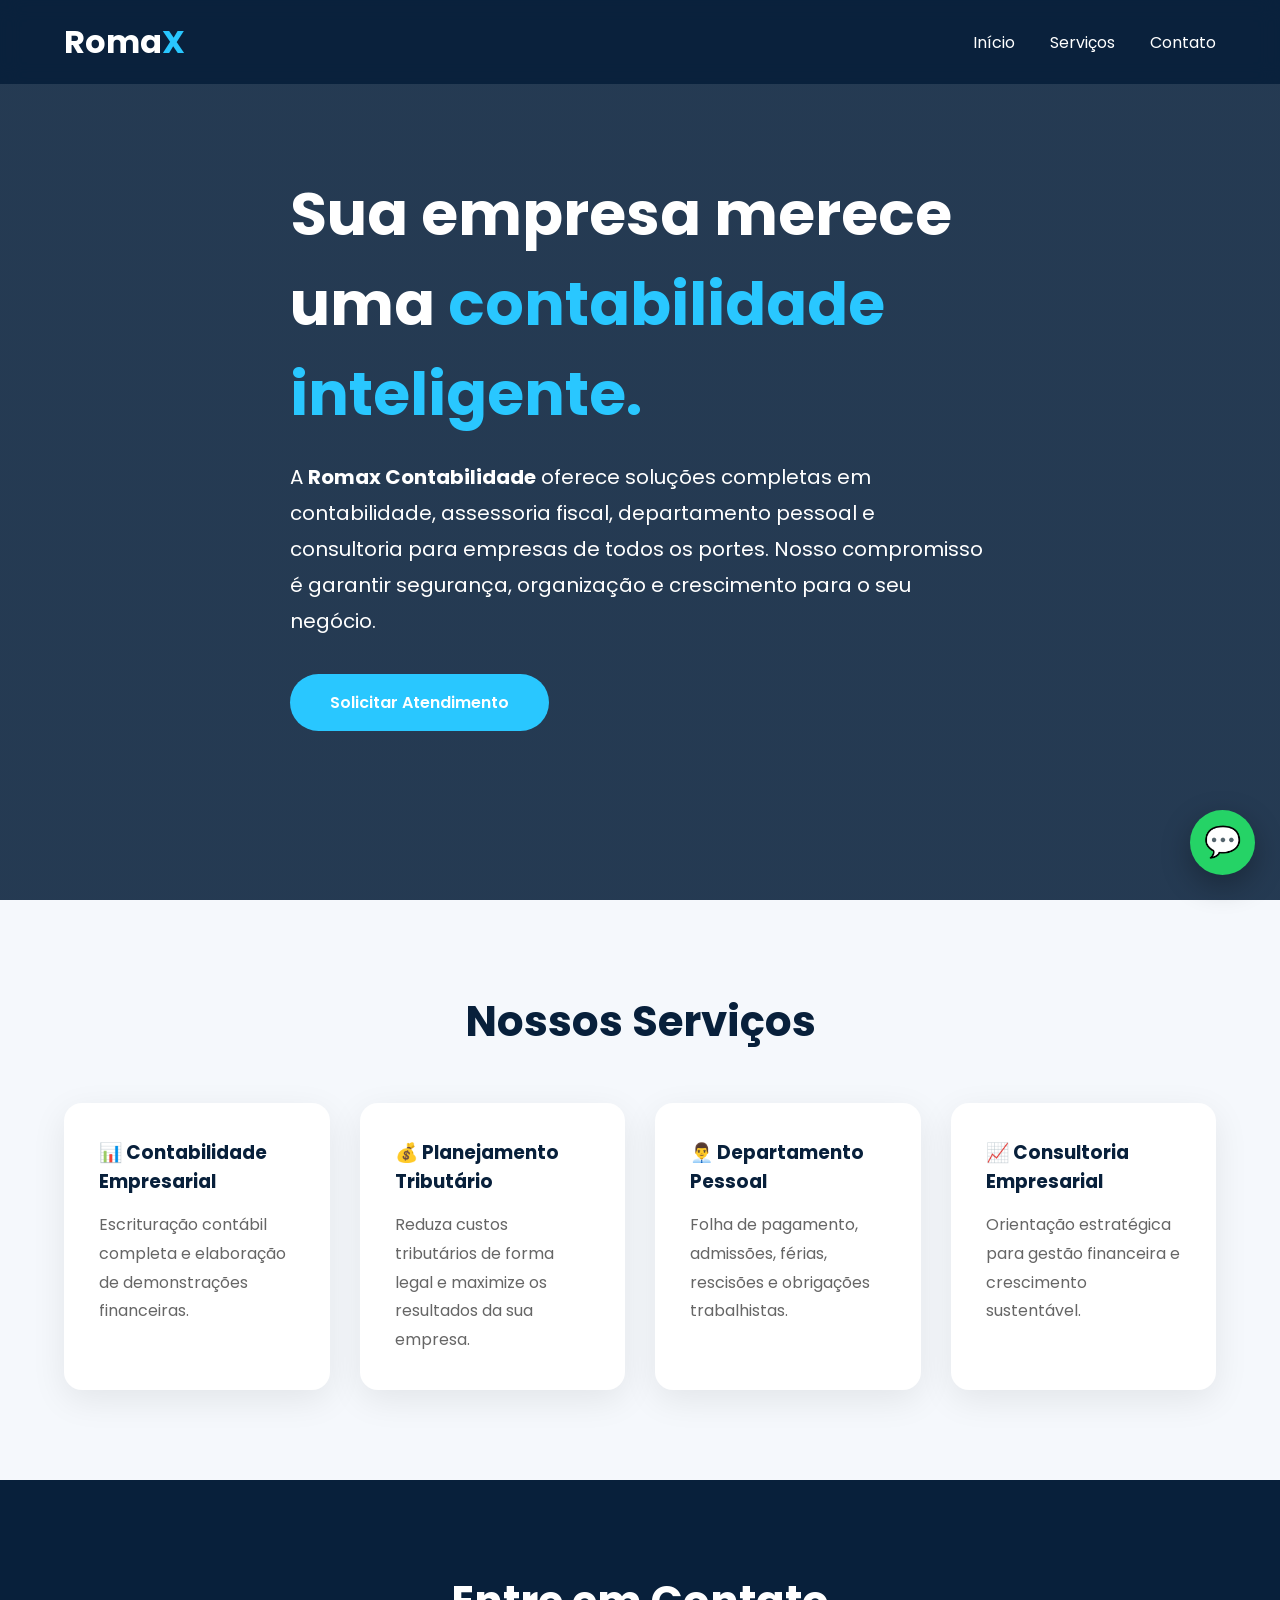
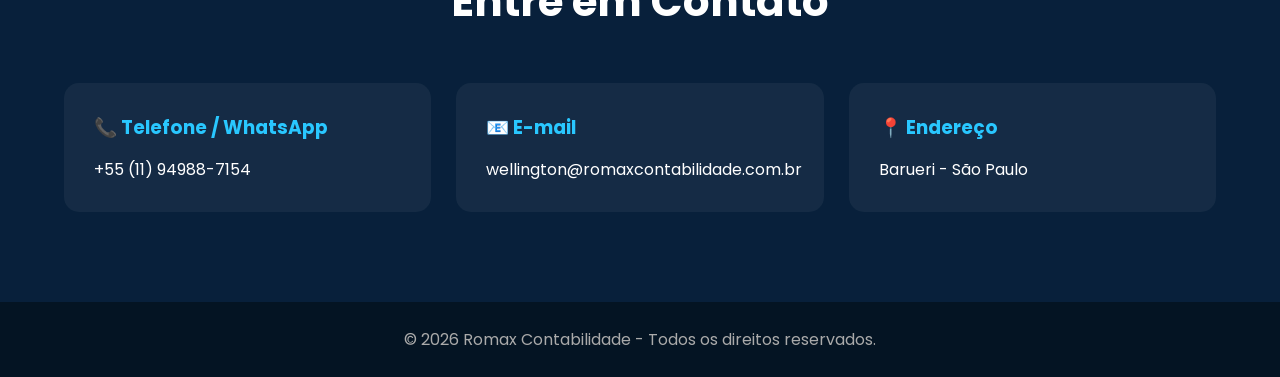
==== index.html @ 840a4eb2 "Alteração Email" ====
<!DOCTYPE html>
<html lang="pt-BR">
<head>
<meta charset="UTF-8">
<meta name="viewport" content="width=device-width, initial-scale=1.0">

<title>Romax Contabilidade</title>

<link href="https://fonts.googleapis.com/css2?family=Poppins:wght@300;400;500;600;700&display=swap" rel="stylesheet">

<style>

*{
    margin:0;
    padding:0;
    box-sizing:border-box;
    font-family:'Poppins',sans-serif;
}

html{
    scroll-behavior:smooth;
}

body{
    background:#f5f8fc;
    color:#222;
}

header{
    position:fixed;
    top:0;
    left:0;
    width:100%;
    background:rgba(8,32,59,.92);
    backdrop-filter:blur(10px);
    z-index:1000;
}

.container{
    width:90%;
    max-width:1200px;
    margin:auto;
}

nav{
    display:flex;
    justify-content:space-between;
    align-items:center;
    padding:18px 0;
}

.logo{
    color:#fff;
    font-size:32px;
    font-weight:700;
}

.logo span{
    color:#29c7ff;
}

nav ul{
    list-style:none;
    display:flex;
    gap:35px;
}

nav a{
    color:white;
    text-decoration:none;
    transition:.3s;
}

nav a:hover{
    color:#29c7ff;
}

.hero{
    min-height:100vh;
    display:flex;
    align-items:center;
    background:
    linear-gradient(rgba(8,32,59,.88),rgba(8,32,59,.88)),
    url("https://images.unsplash.com/photo-1554224155-6726b3ff858f?auto=format&fit=crop&w=1800&q=80");
    background-size:cover;
    background-position:center;
}

.hero-content{
    max-width:700px;
    color:white;
}

.hero h1{
    font-size:60px;
    margin-bottom:20px;
}

.hero h1 span{
    color:#29c7ff;
}

.hero p{
    font-size:20px;
    line-height:1.8;
    margin-bottom:35px;
}

.btn{
    display:inline-block;
    padding:16px 40px;
    background:#29c7ff;
    color:white;
    text-decoration:none;
    border-radius:40px;
    font-weight:600;
    transition:.3s;
}

.btn:hover{
    transform:translateY(-4px);
    box-shadow:0 15px 30px rgba(41,199,255,.35);
}

section{
    padding:90px 0;
}

.titulo{
    text-align:center;
    color:#08203b;
    font-size:42px;
    margin-bottom:50px;
}

.cards{
    display:grid;
    grid-template-columns:repeat(auto-fit,minmax(260px,1fr));
    gap:30px;
}

.card{
    background:white;
    padding:35px;
    border-radius:18px;
    box-shadow:0 10px 35px rgba(0,0,0,.08);
    transition:.3s;
}

.card:hover{
    transform:translateY(-8px);
}

.card h3{
    color:#08203b;
    margin-bottom:15px;
}

.card p{
    color:#666;
    line-height:1.8;
}

.contato{
    background:#08203b;
    color:white;
}

.grid{
    display:grid;
    grid-template-columns:repeat(auto-fit,minmax(280px,1fr));
    gap:25px;
}

.info{
    background:rgba(255,255,255,.05);
    padding:30px;
    border-radius:15px;
}

.info h3{
    color:#29c7ff;
    margin-bottom:15px;
}

.info a{
    color:white;
    text-decoration:none;
}

footer{
    background:#041423;
    color:#aaa;
    text-align:center;
    padding:25px;
}

.whatsapp{
    position:fixed;
    bottom:25px;
    right:25px;
    width:65px;
    height:65px;
    border-radius:50%;
    background:#25D366;
    color:white;
    display:flex;
    justify-content:center;
    align-items:center;
    text-decoration:none;
    font-size:30px;
    box-shadow:0 10px 30px rgba(0,0,0,.3);
}

.fade{
    opacity:0;
    transform:translateY(30px);
    transition:1s;
}

.fade.show{
    opacity:1;
    transform:translateY(0);
}

@media(max-width:768px){

nav ul{
display:none;
}

.hero h1{
font-size:42px;
}

}

</style>

</head>

<body>

<header>

<div class="container">

<nav>

<div class="logo">
Roma<span>X</span>


</div>

<ul>
<li><a href="#inicio">Início</a></li>
<li><a href="#servicos">Serviços</a></li>
<li><a href="#contato">Contato</a></li>
</ul>

</nav>

</div>

</header>

<section class="hero" id="inicio">

<div class="container hero-content fade">

<h1>
Sua empresa merece uma <span>contabilidade inteligente.</span>
</h1>

<p>
A <strong>Romax Contabilidade</strong> oferece soluções completas em contabilidade,
assessoria fiscal, departamento pessoal e consultoria para empresas de todos os portes.
Nosso compromisso é garantir segurança, organização e crescimento para o seu negócio.
</p>

<a class="btn" href="#contato">
Solicitar Atendimento
</a>

</div>

</section>

<section id="servicos">

<div class="container">

<h2 class="titulo fade">
Nossos Serviços
</h2>

<div class="cards">

<div class="card fade">
<h3>📊 Contabilidade Empresarial</h3>
<p>Escrituração contábil completa e elaboração de demonstrações financeiras.</p>
</div>

<div class="card fade">
<h3>💰 Planejamento Tributário</h3>
<p>Reduza custos tributários de forma legal e maximize os resultados da sua empresa.</p>
</div>

<div class="card fade">
<h3>👨‍💼 Departamento Pessoal</h3>
<p>Folha de pagamento, admissões, férias, rescisões e obrigações trabalhistas.</p>
</div>

<div class="card fade">
<h3>📈 Consultoria Empresarial</h3>
<p>Orientação estratégica para gestão financeira e crescimento sustentável.</p>
</div>

</div>

</div>

</section>

<section class="contato" id="contato">

<div class="container">

<h2 class="titulo" style="color:white;">
Entre em Contato
</h2>

<div class="grid">

<div class="info fade">

<h3>📞 Telefone / WhatsApp</h3>

<p>
<a href="https://wa.me/5511949887154">
+55 (11) 94988-7154
</a>
</p>

</div>

<div class="info fade">

<h3>📧 E-mail</h3>

<p>
<a href="mailto:wellington@romaxcontabilidade.com.br">
wellington@romaxcontabilidade.com.br
</a>
</p>

</div>

<div class="info fade">

<h3>📍 Endereço</h3>

<p>
Barueri - São Paulo
</p>

</div>

</div>

</div>

</section>

<footer>

© <span id="ano"></span> Romax Contabilidade - Todos os direitos reservados.

</footer>

<a class="whatsapp" href="https://wa.me/5511949887154" target="_blank">
💬
</a>

<script>

document.getElementById("ano").innerHTML = new Date().getFullYear();

const elementos = document.querySelectorAll(".fade");

const observer = new IntersectionObserver((entries)=>{

entries.forEach(entry=>{

if(entry.isIntersecting){
entry.target.classList.add("show");
}

});

},{threshold:0.2});

elementos.forEach(el=>observer.observe(el));

</script>

</body>
</html>
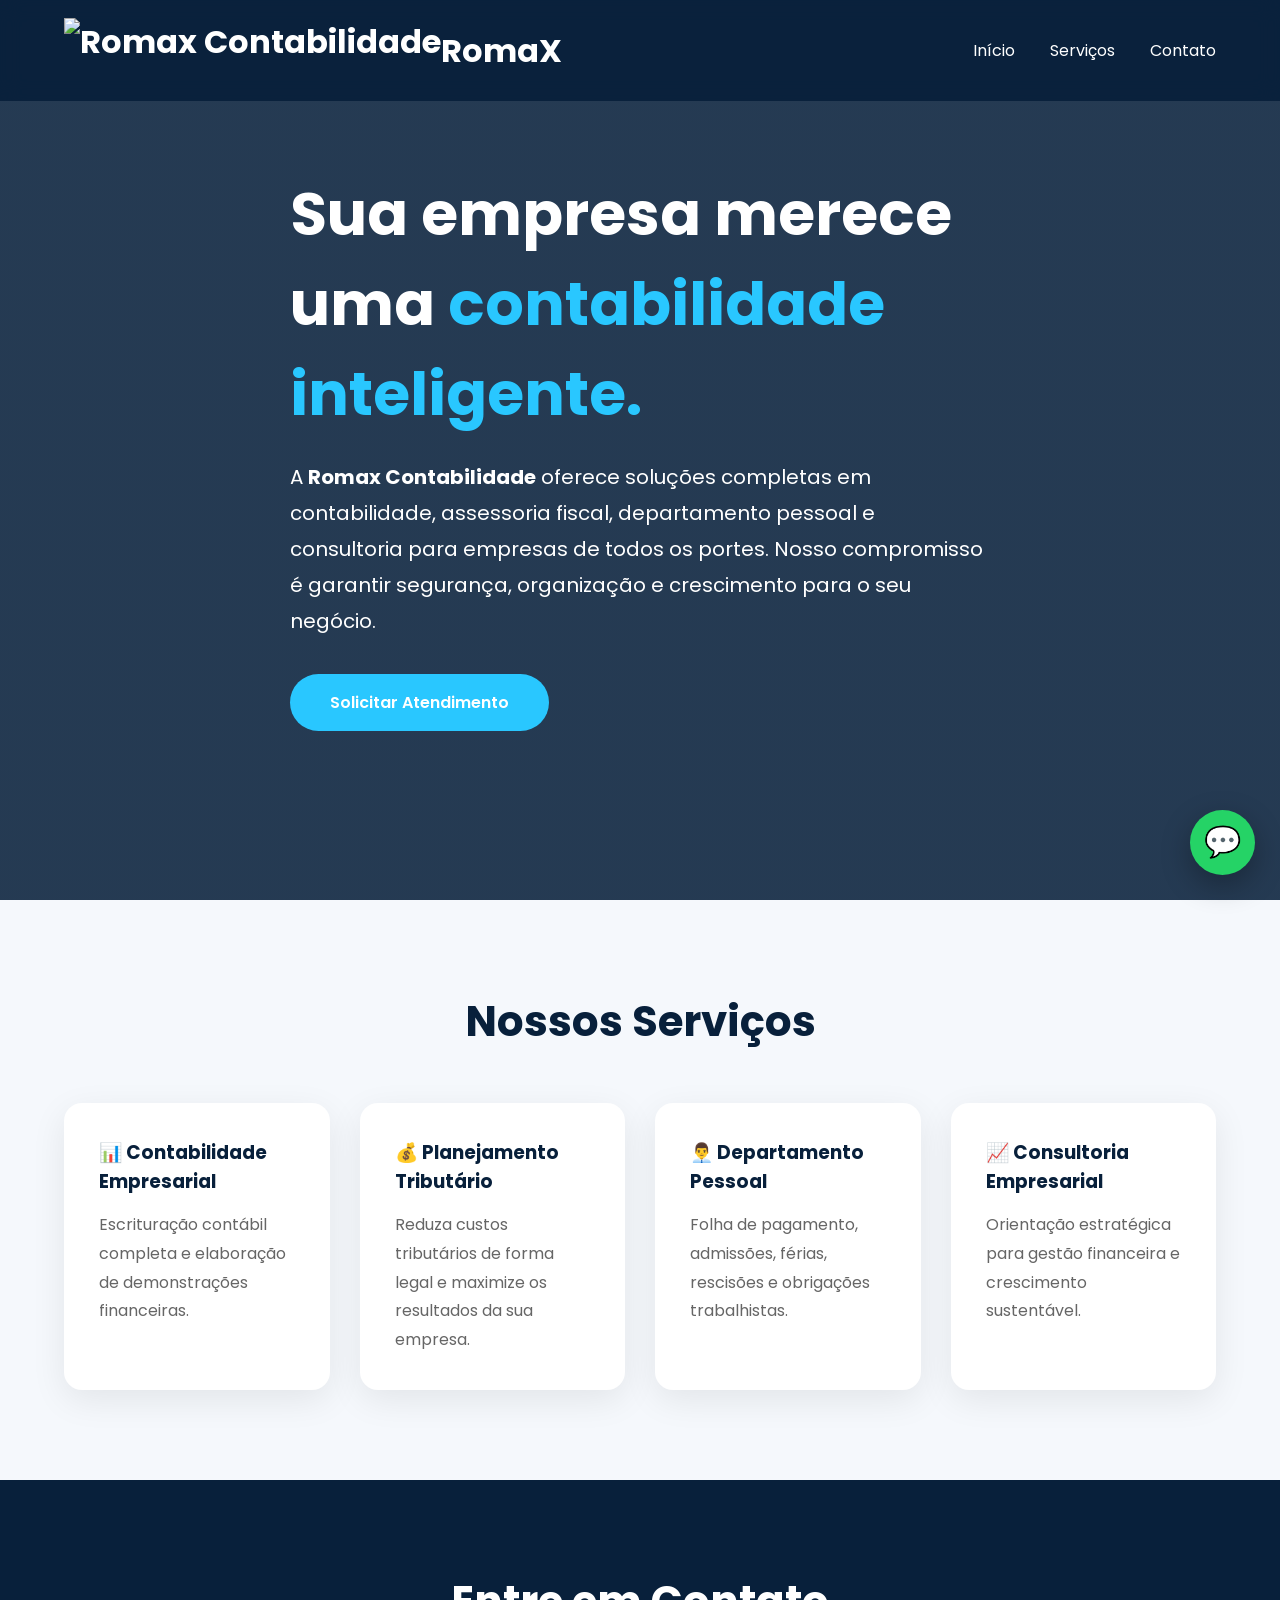
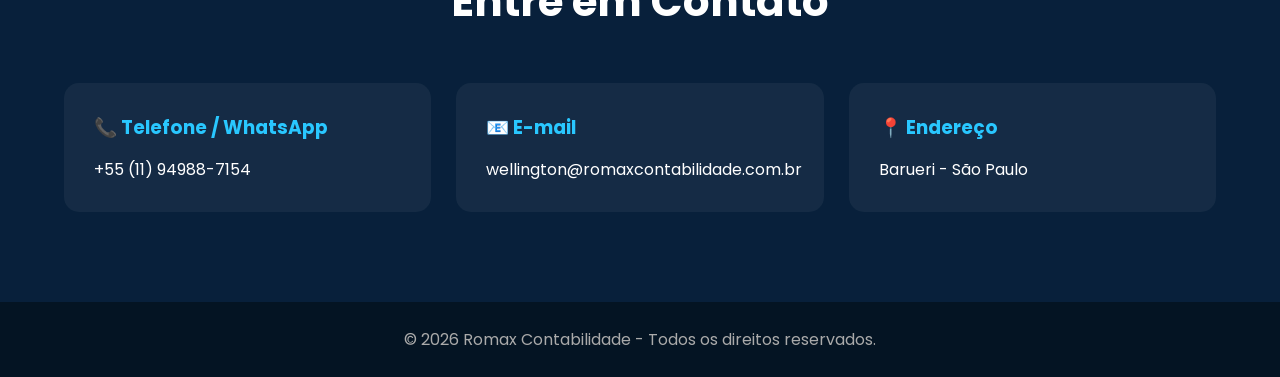
==== commit cbd1cf95: "Implementação do logo" ====
--- a/index.html
+++ b/index.html
@@ -5,7 +5,7 @@
 <meta name="viewport" content="width=device-width, initial-scale=1.0">
 
 <title>Romax Contabilidade</title>
-
+<link rel="icon" type="image/png" href="img/favicon.png">
 <link href="https://fonts.googleapis.com/css2?family=Poppins:wght@300;400;500;600;700&display=swap" rel="stylesheet">
 
 <style>
@@ -55,8 +55,22 @@
     font-weight:700;
 }
 
-.logo span{
-    color:#29c7ff;
+.logo{
+    display:flex;
+    align-items:center;
+}
+
+.logo img{
+
+    height:65px;
+    width:auto;
+    display:block;
+    transition:.3s;
+
+}
+
+.logo img:hover{
+    transform:scale(1.05);
 }
 
 nav ul{
@@ -248,10 +262,15 @@
 <nav>
 
 <div class="logo">
-Roma<span>X</span>
-
-
-</div>
+    <img src="img\logo6.png" alt="Romax Contabilidade">
+<div class="logo">Roma<span>X</span>
+</div>
+</div>
+
+
+
+
+
 
 <ul>
 <li><a href="#inicio">Início</a></li>
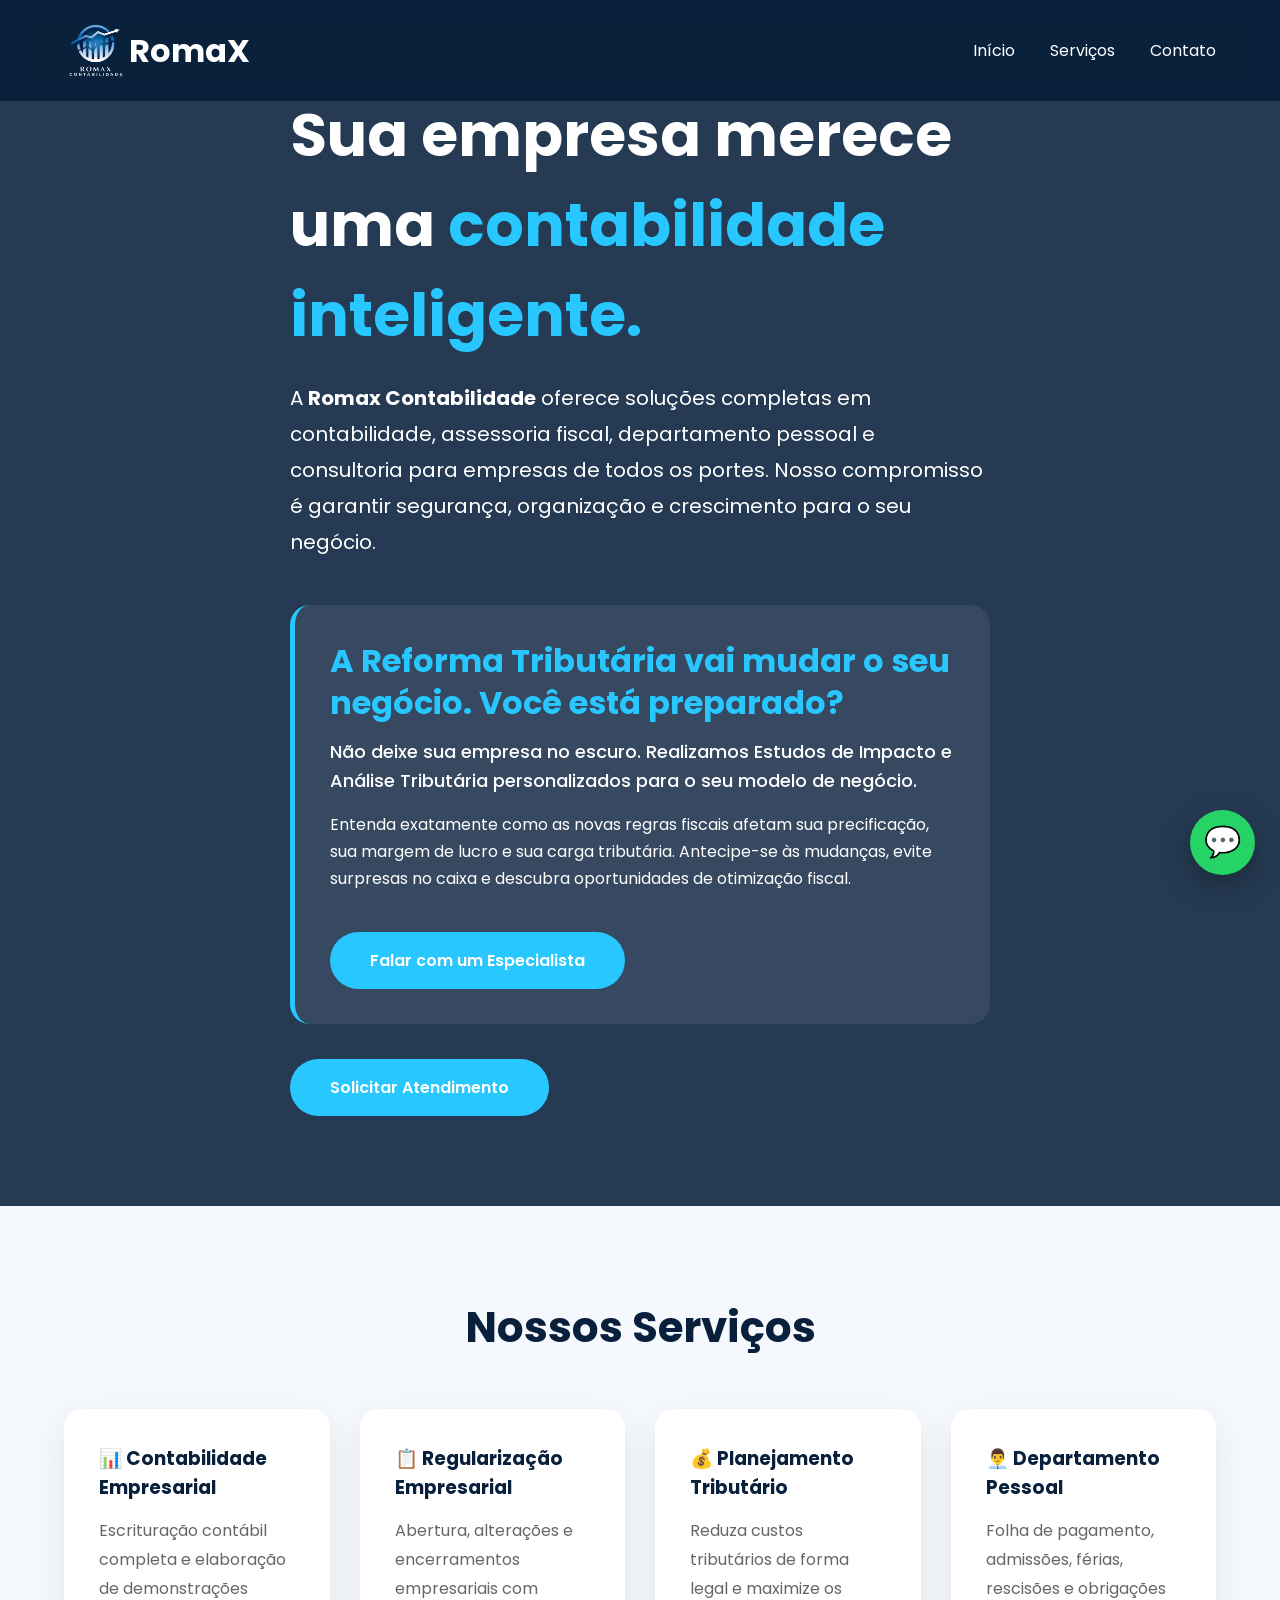
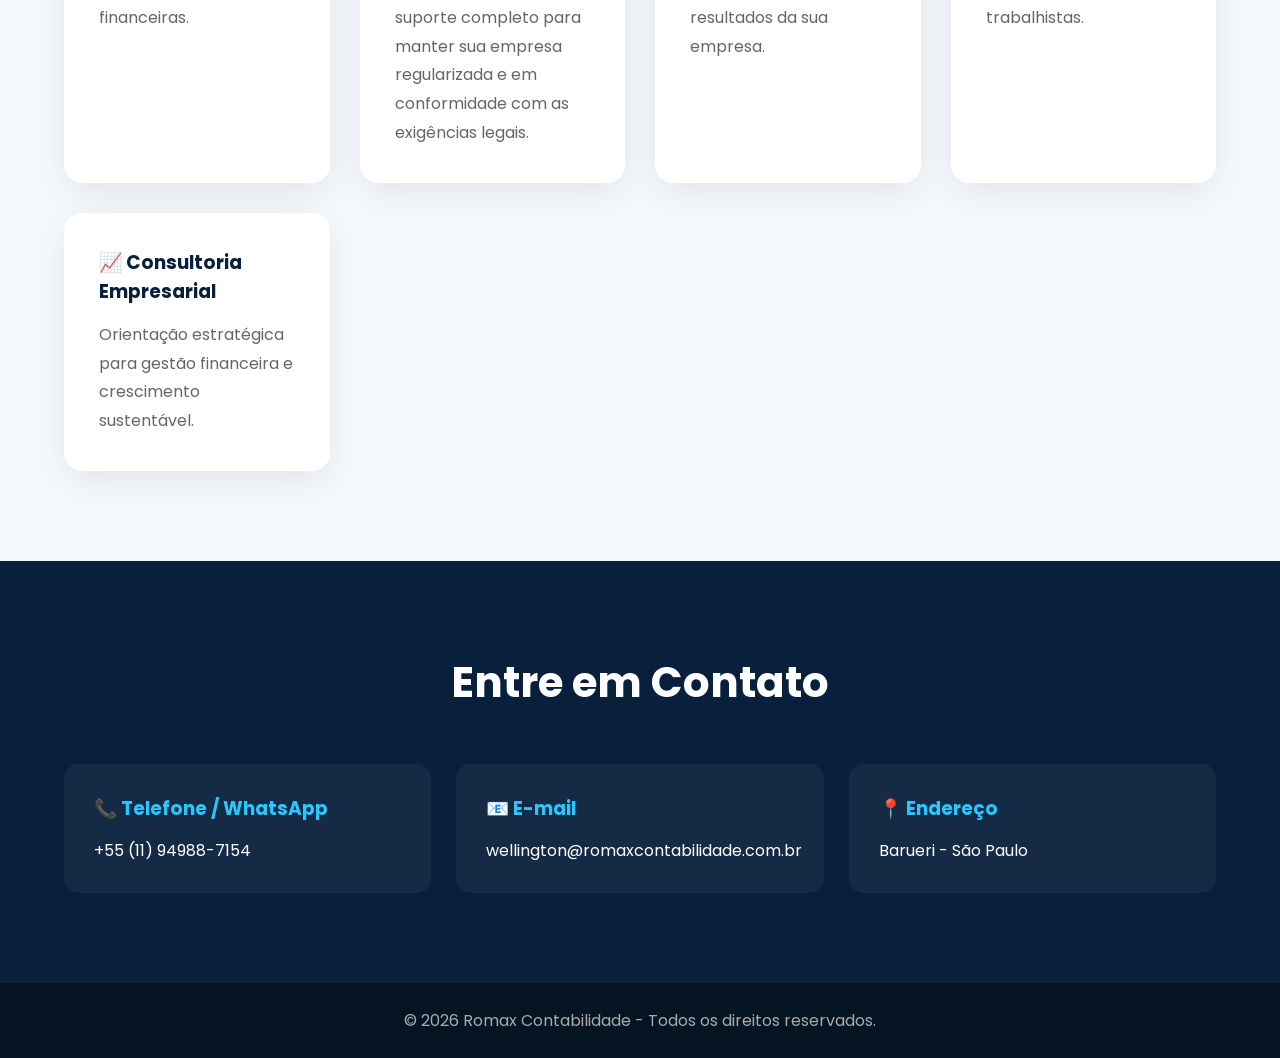
==== commit 22b9c5db: "RomaX 3.0 Added new section for tax reform with details and a button for contacting a specialist." ====
--- a/index.html
+++ b/index.html
@@ -19,6 +19,9 @@
 
 html{
     scroll-behavior:smooth;
+}
+.reforma-btn{
+    margin-top:10px;
 }
 
 body{
@@ -129,6 +132,11 @@
     border-radius:40px;
     font-weight:600;
     transition:.3s;
+    margin-top:15px;
+}
+
+.btn-principal{
+    margin-top:35px;
 }
 
 .btn:hover{
@@ -237,11 +245,45 @@
     transform:translateY(0);
 }
 
+.reforma{
+    margin-top:45px;
+    padding:35px;
+    background:rgba(255,255,255,.08);
+    border-radius:20px;
+    border-left:5px solid #29c7ff;
+    backdrop-filter:blur(5px);
+}
+
+.reforma h2{
+    font-size:32px;
+    line-height:1.3;
+    margin-bottom:15px;
+    color:#29c7ff;
+}
+
+.reforma h3{
+    font-size:18px;
+    font-weight:500;
+    line-height:1.6;
+    margin-bottom:15px;
+    color:white;
+}
+
+.reforma p{
+    font-size:16px;
+    line-height:1.7;
+    margin-bottom:25px;
+}
+
 @media(max-width:768px){
 
 nav ul{
 display:none;
 }
+
+.hero .btn{
+    margin-top:15px;
+}	
 
 .hero h1{
 font-size:42px;
@@ -298,7 +340,25 @@
 Nosso compromisso é garantir segurança, organização e crescimento para o seu negócio.
 </p>
 
-<a class="btn" href="#contato">
+<div class="reforma">
+<h2>
+A Reforma Tributária vai mudar o seu negócio. Você está preparado?
+</h2>
+<h3>
+Não deixe sua empresa no escuro. Realizamos Estudos de Impacto e Análise Tributária personalizados para o seu modelo de negócio.
+</h3>
+<p>
+Entenda exatamente como as novas regras fiscais afetam sua precificação,
+sua margem de lucro e sua carga tributária. Antecipe-se às mudanças,
+evite surpresas no caixa e descubra oportunidades de otimização fiscal.
+</p>
+<a class="btn reforma-btn" href="#contato">
+Falar com um Especialista
+</a>
+
+</div>
+
+<a class="btn btn-principal" href="#contato">
 Solicitar Atendimento
 </a>
 
@@ -320,6 +380,16 @@
 <h3>📊 Contabilidade Empresarial</h3>
 <p>Escrituração contábil completa e elaboração de demonstrações financeiras.</p>
 </div>
+<div class="card fade">
+
+<h3>📋 Regularização Empresarial</h3>
+
+<p>
+Abertura, alterações e encerramentos empresariais com suporte completo
+para manter sua empresa regularizada e em conformidade com as exigências legais.
+</p>
+
+</div>
 
 <div class="card fade">
 <h3>💰 Planejamento Tributário</h3>
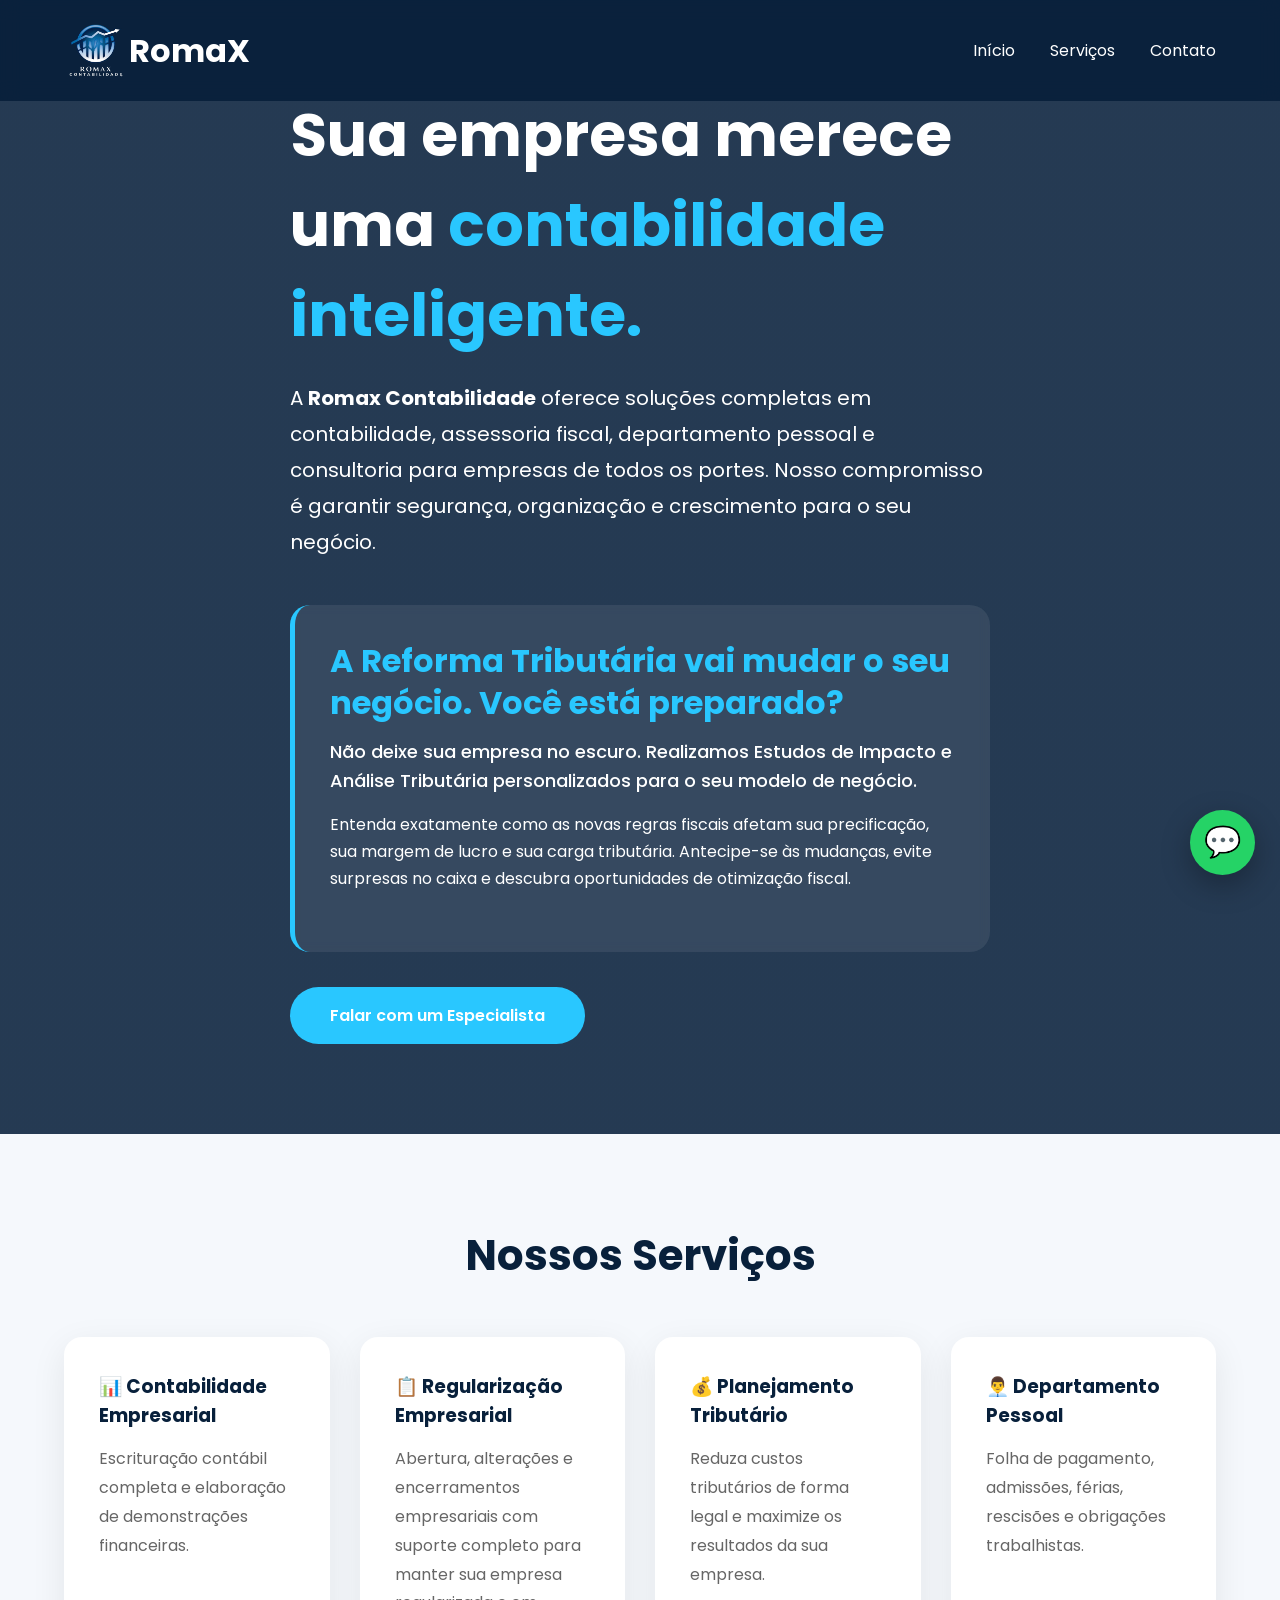
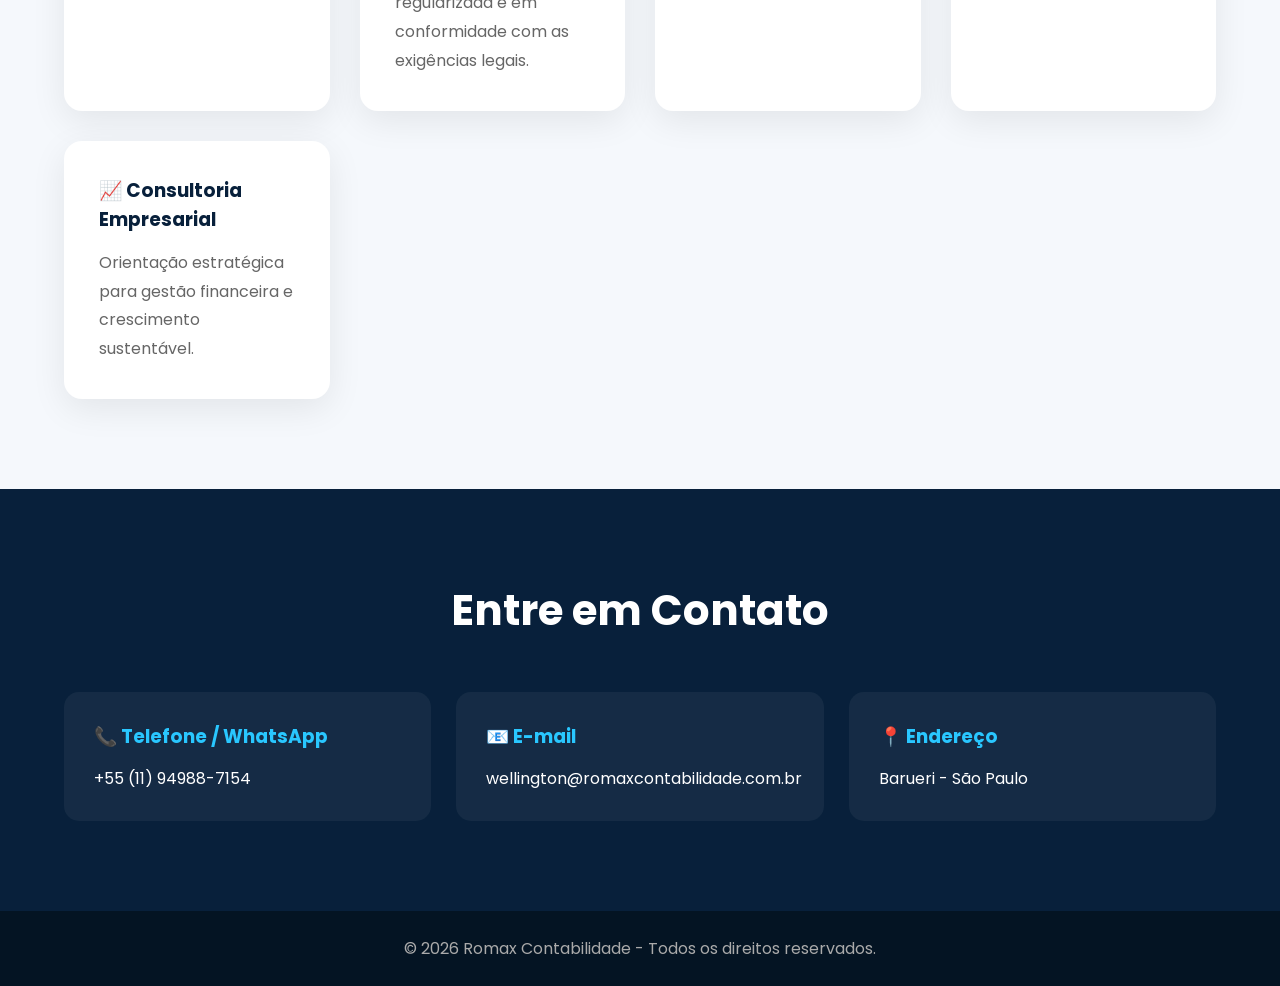
==== commit 5e1a78a0: "Alteração de botão" ====
--- a/index.html
+++ b/index.html
@@ -352,14 +352,12 @@
 sua margem de lucro e sua carga tributária. Antecipe-se às mudanças,
 evite surpresas no caixa e descubra oportunidades de otimização fiscal.
 </p>
-<a class="btn reforma-btn" href="#contato">
+
+
+</div>
+
+<a class="btn btn-principal" href="#contato">
 Falar com um Especialista
-</a>
-
-</div>
-
-<a class="btn btn-principal" href="#contato">
-Solicitar Atendimento
 </a>
 
 </div>
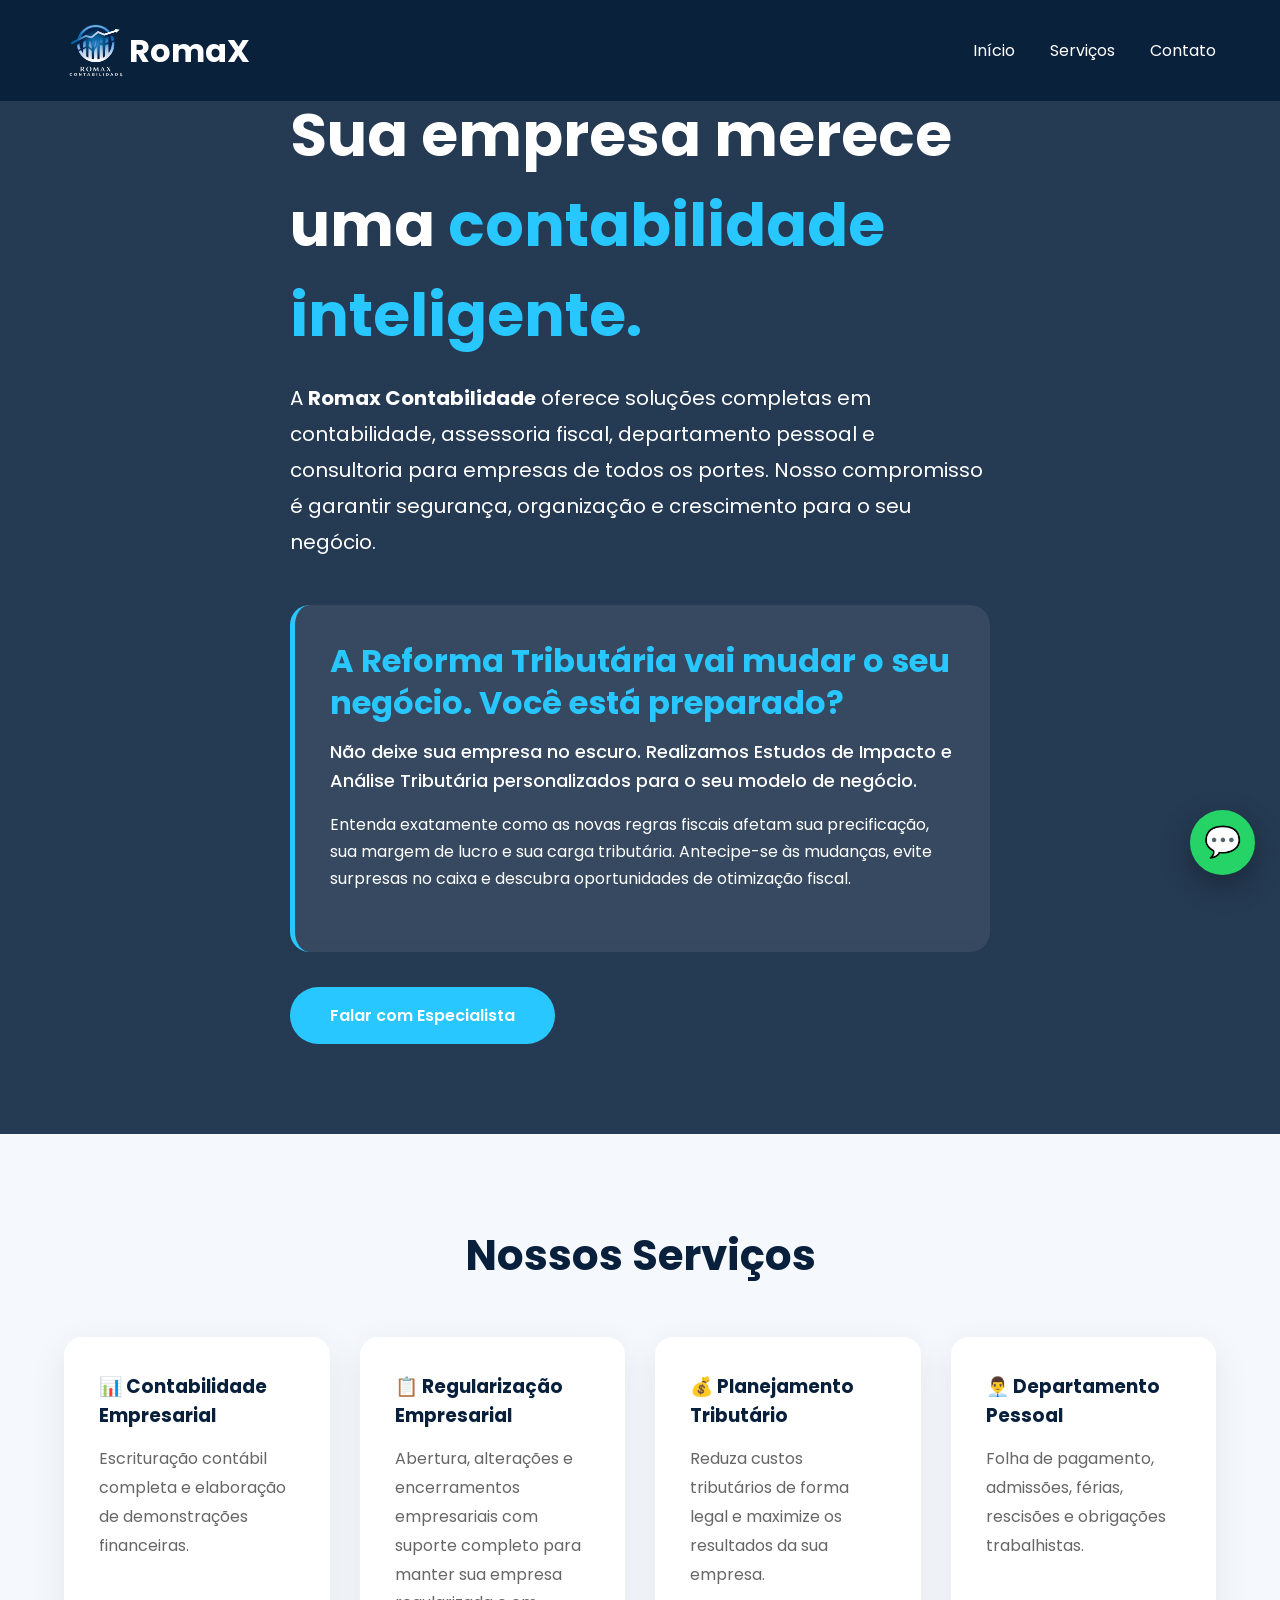
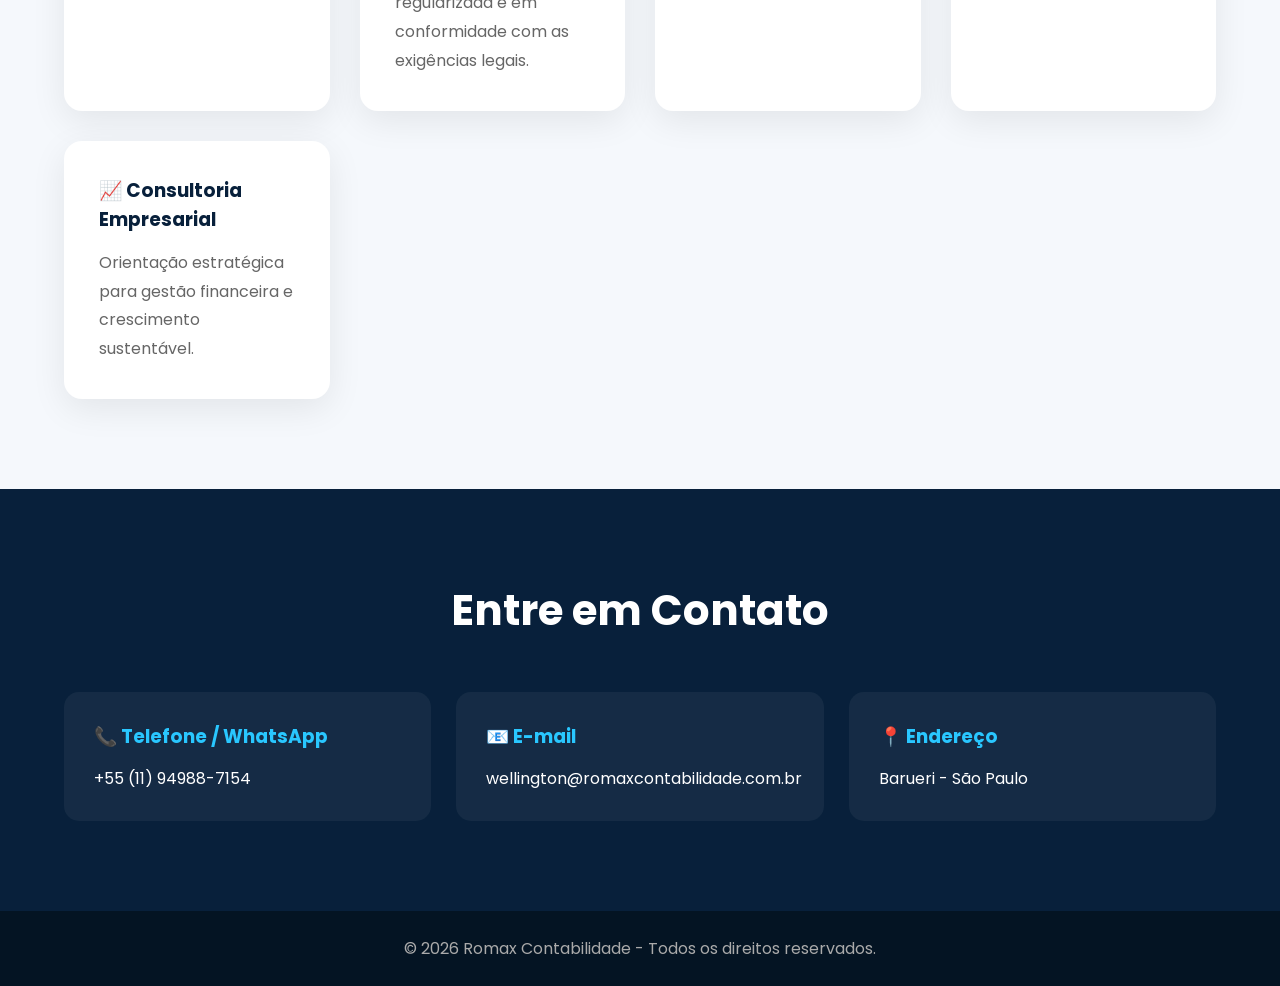
==== commit c9afae47: "especialista" ====
--- a/index.html
+++ b/index.html
@@ -357,7 +357,7 @@
 </div>
 
 <a class="btn btn-principal" href="#contato">
-Falar com um Especialista
+Falar com Especialista
 </a>
 
 </div>
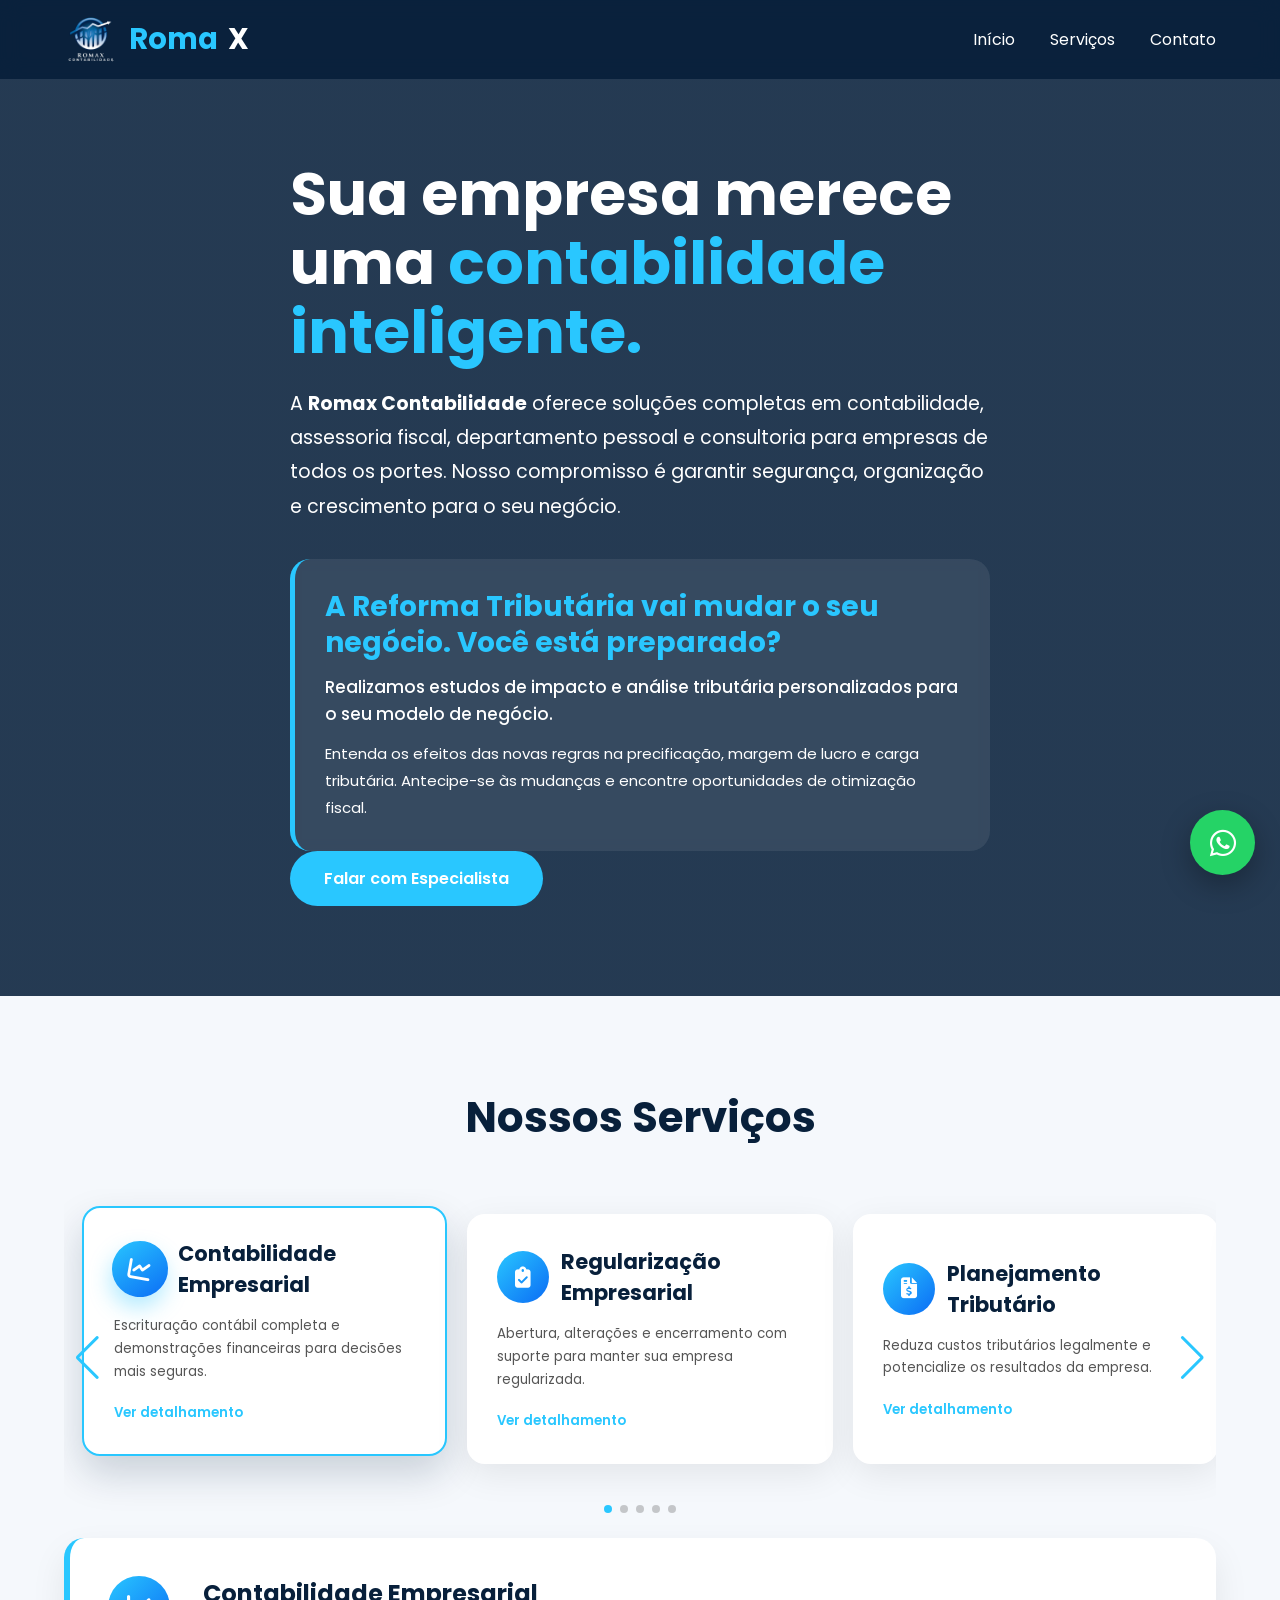
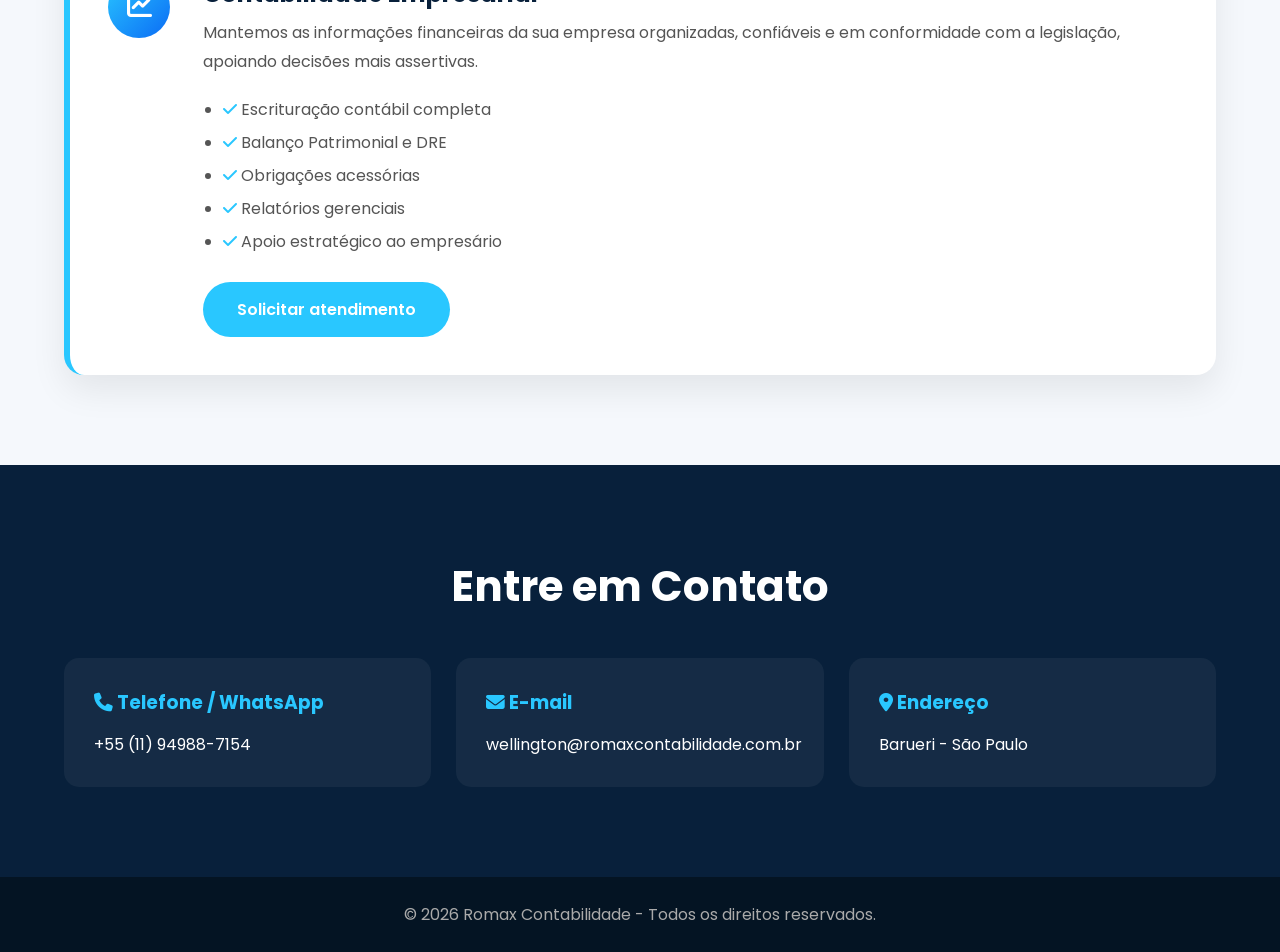
==== commit 22df96bd: "RomaX4.0" ====
--- a/index.html
+++ b/index.html
@@ -1,496 +1,123 @@
 <!DOCTYPE html>
 <html lang="pt-BR">
 <head>
-<meta charset="UTF-8">
-<meta name="viewport" content="width=device-width, initial-scale=1.0">
-
-<title>Romax Contabilidade</title>
-<link rel="icon" type="image/png" href="img/favicon.png">
-<link href="https://fonts.googleapis.com/css2?family=Poppins:wght@300;400;500;600;700&display=swap" rel="stylesheet">
-
-<style>
-
-*{
-    margin:0;
-    padding:0;
-    box-sizing:border-box;
-    font-family:'Poppins',sans-serif;
-}
-
-html{
-    scroll-behavior:smooth;
-}
-.reforma-btn{
-    margin-top:10px;
-}
-
-body{
-    background:#f5f8fc;
-    color:#222;
-}
-
-header{
-    position:fixed;
-    top:0;
-    left:0;
-    width:100%;
-    background:rgba(8,32,59,.92);
-    backdrop-filter:blur(10px);
-    z-index:1000;
-}
-
-.container{
-    width:90%;
-    max-width:1200px;
-    margin:auto;
-}
-
-nav{
-    display:flex;
-    justify-content:space-between;
-    align-items:center;
-    padding:18px 0;
-}
-
-.logo{
-    color:#fff;
-    font-size:32px;
-    font-weight:700;
-}
-
-.logo{
-    display:flex;
-    align-items:center;
-}
-
-.logo img{
-
-    height:65px;
-    width:auto;
-    display:block;
-    transition:.3s;
-
-}
-
-.logo img:hover{
-    transform:scale(1.05);
-}
-
-nav ul{
-    list-style:none;
-    display:flex;
-    gap:35px;
-}
-
-nav a{
-    color:white;
-    text-decoration:none;
-    transition:.3s;
-}
-
-nav a:hover{
-    color:#29c7ff;
-}
-
-.hero{
-    min-height:100vh;
-    display:flex;
-    align-items:center;
-    background:
-    linear-gradient(rgba(8,32,59,.88),rgba(8,32,59,.88)),
-    url("https://images.unsplash.com/photo-1554224155-6726b3ff858f?auto=format&fit=crop&w=1800&q=80");
-    background-size:cover;
-    background-position:center;
-}
-
-.hero-content{
-    max-width:700px;
-    color:white;
-}
-
-.hero h1{
-    font-size:60px;
-    margin-bottom:20px;
-}
-
-.hero h1 span{
-    color:#29c7ff;
-}
-
-.hero p{
-    font-size:20px;
-    line-height:1.8;
-    margin-bottom:35px;
-}
-
-.btn{
-    display:inline-block;
-    padding:16px 40px;
-    background:#29c7ff;
-    color:white;
-    text-decoration:none;
-    border-radius:40px;
-    font-weight:600;
-    transition:.3s;
-    margin-top:15px;
-}
-
-.btn-principal{
-    margin-top:35px;
-}
-
-.btn:hover{
-    transform:translateY(-4px);
-    box-shadow:0 15px 30px rgba(41,199,255,.35);
-}
-
-section{
-    padding:90px 0;
-}
-
-.titulo{
-    text-align:center;
-    color:#08203b;
-    font-size:42px;
-    margin-bottom:50px;
-}
-
-.cards{
-    display:grid;
-    grid-template-columns:repeat(auto-fit,minmax(260px,1fr));
-    gap:30px;
-}
-
-.card{
-    background:white;
-    padding:35px;
-    border-radius:18px;
-    box-shadow:0 10px 35px rgba(0,0,0,.08);
-    transition:.3s;
-}
-
-.card:hover{
-    transform:translateY(-8px);
-}
-
-.card h3{
-    color:#08203b;
-    margin-bottom:15px;
-}
-
-.card p{
-    color:#666;
-    line-height:1.8;
-}
-
-.contato{
-    background:#08203b;
-    color:white;
-}
-
-.grid{
-    display:grid;
-    grid-template-columns:repeat(auto-fit,minmax(280px,1fr));
-    gap:25px;
-}
-
-.info{
-    background:rgba(255,255,255,.05);
-    padding:30px;
-    border-radius:15px;
-}
-
-.info h3{
-    color:#29c7ff;
-    margin-bottom:15px;
-}
-
-.info a{
-    color:white;
-    text-decoration:none;
-}
-
-footer{
-    background:#041423;
-    color:#aaa;
-    text-align:center;
-    padding:25px;
-}
-
-.whatsapp{
-    position:fixed;
-    bottom:25px;
-    right:25px;
-    width:65px;
-    height:65px;
-    border-radius:50%;
-    background:#25D366;
-    color:white;
-    display:flex;
-    justify-content:center;
-    align-items:center;
-    text-decoration:none;
-    font-size:30px;
-    box-shadow:0 10px 30px rgba(0,0,0,.3);
-}
-
-.fade{
-    opacity:0;
-    transform:translateY(30px);
-    transition:1s;
-}
-
-.fade.show{
-    opacity:1;
-    transform:translateY(0);
-}
-
-.reforma{
-    margin-top:45px;
-    padding:35px;
-    background:rgba(255,255,255,.08);
-    border-radius:20px;
-    border-left:5px solid #29c7ff;
-    backdrop-filter:blur(5px);
-}
-
-.reforma h2{
-    font-size:32px;
-    line-height:1.3;
-    margin-bottom:15px;
-    color:#29c7ff;
-}
-
-.reforma h3{
-    font-size:18px;
-    font-weight:500;
-    line-height:1.6;
-    margin-bottom:15px;
-    color:white;
-}
-
-.reforma p{
-    font-size:16px;
-    line-height:1.7;
-    margin-bottom:25px;
-}
-
-@media(max-width:768px){
-
-nav ul{
-display:none;
-}
-
-.hero .btn{
-    margin-top:15px;
-}	
-
-.hero h1{
-font-size:42px;
-}
-
-}
-
-</style>
-
+  <meta charset="UTF-8">
+  <meta name="viewport" content="width=device-width, initial-scale=1.0">
+  <title>Romax Contabilidade</title>
+  <link rel="icon" type="image/png" href="img/favicon.png">
+  <link rel="preconnect" href="https://fonts.googleapis.com">
+  <link rel="preconnect" href="https://fonts.gstatic.com" crossorigin>
+  <link href="https://fonts.googleapis.com/css2?family=Poppins:wght@300;400;500;600;700&display=swap" rel="stylesheet">
+  <link rel="stylesheet" href="https://cdnjs.cloudflare.com/ajax/libs/font-awesome/6.7.2/css/all.min.css">
+  <link rel="stylesheet" href="https://cdn.jsdelivr.net/npm/swiper@11/swiper-bundle.min.css">
+  <style>
+    :root { --azul:#08203b; --azul-escuro:#041423; --ciano:#29c7ff; --fundo:#f5f8fc; }
+    * { margin:0; padding:0; box-sizing:border-box; font-family:'Poppins',sans-serif; }
+    html { scroll-behavior:smooth; }
+    body { background:var(--fundo); color:#222; }
+    .container { width:90%; max-width:1200px; margin:auto; }
+    header { position:fixed; inset:0 0 auto; width:100%; background:rgba(8,32,59,.92); backdrop-filter:blur(10px); z-index:1000; }
+    nav { display:flex; justify-content:space-between; align-items:center; padding:12px 0; }
+    .logo { display:flex; align-items:center; gap:10px; color:#fff; font-size:29px; font-weight:700; text-decoration:none; }
+    .logo span { color:var(--ciano); }
+    .logo img { height:55px; width:auto; display:block; transition:.3s; }
+    .logo img:hover { transform:scale(1.05); }
+    nav ul { list-style:none; display:flex; gap:35px; }
+    nav a { color:#fff; text-decoration:none; transition:.3s; }
+    nav a:hover { color:var(--ciano); }
+    .hero { min-height:100vh; display:flex; align-items:center; background:linear-gradient(rgba(8,32,59,.88),rgba(8,32,59,.88)),url('https://images.unsplash.com/photo-1554224155-6726b3ff858f?auto=format&fit=crop&w=1800&q=80') center/cover; }
+    .hero-content { max-width:700px; color:#fff; padding-top:70px; }
+    .hero h1 { font-size:clamp(40px,6vw,60px); margin-bottom:20px; line-height:1.15; }
+    .hero h1 span, .reforma h2 { color:var(--ciano); }
+    .hero p { font-size:19px; line-height:1.8; margin-bottom:25px; }
+    .btn { display:inline-block; padding:15px 34px; background:var(--ciano); color:#fff; text-decoration:none; border:0; border-radius:40px; font-weight:600; cursor:pointer; transition:.3s; }
+    .btn:hover { transform:translateY(-4px); box-shadow:0 15px 30px rgba(41,199,255,.35); }
+    .reforma { margin-top:35px; padding:30px; background:rgba(255,255,255,.08); border-left:5px solid var(--ciano); border-radius:20px; backdrop-filter:blur(5px); }
+    .reforma h2 { font-size:28px; line-height:1.3; margin-bottom:12px; }
+    .reforma h3 { font-size:17px; line-height:1.6; margin-bottom:12px; font-weight:500; }
+    .reforma p { font-size:15px; margin:0; }
+    section { padding:90px 0; }
+    .titulo { text-align:center; color:var(--azul); font-size:clamp(32px,4vw,42px); margin-bottom:40px; }
+    .servicosSwiper { padding:15px 8px 54px; }
+    .swiper-slide { height:auto; }
+    .swiper-slide .card { margin:10px; }
+    .card { height:calc(100% - 20px); min-height:250px; background:#fff; padding:30px; border:0; width:100%; text-align:left; border-radius:18px; box-shadow:0 10px 35px rgba(0,0,0,.08); cursor:pointer; transition:.3s; }
+    .card:hover, .card:focus-visible, .card.ativo { transform:translateY(-8px); outline:none; box-shadow:0 18px 38px rgba(8,32,59,.18); }
+    .card.ativo { border:2px solid var(--ciano); }
+    .card h3 { display:flex; align-items:center; gap:12px; color:var(--azul); margin-bottom:15px; font-size:21px; }
+    .card p { color:#555; line-height:1.7; }
+    .servico-icon { width:52px; height:52px; border-radius:50%; background:linear-gradient(135deg,var(--ciano),#0b6cf5); color:#fff; display:grid; place-items:center; font-size:21px; flex-shrink:0; transition:.3s; }
+    .card:hover .servico-icon, .card.ativo .servico-icon { transform:rotate(10deg) scale(1.08); box-shadow:0 10px 20px rgba(41,199,255,.35); }
+    .saiba-mais { display:block; margin-top:20px; color:var(--ciano); font-weight:600; }
+    .swiper-button-next, .swiper-button-prev { color:var(--ciano); }
+    .swiper-pagination-bullet-active { background:var(--ciano); }
+    .detalhe-box { margin-top:10px; display:grid; grid-template-columns:75px 1fr; gap:8px 20px; background:#fff; padding:38px; border-radius:20px; box-shadow:0 15px 35px rgba(0,0,0,.08); border-left:6px solid var(--ciano); }
+    .detalhe-icone { grid-row:span 3; width:62px; height:62px; border-radius:50%; display:grid; place-items:center; background:linear-gradient(135deg,var(--ciano),#0b6cf5); color:#fff; font-size:25px; }
+    .detalhe-box h2 { color:var(--azul); }
+    .detalhe-box p { color:#555; line-height:1.8; }
+    .detalhe-box ul { grid-column:2; margin:12px 0; padding-left:20px; color:#555; }
+    .detalhe-box li { margin-bottom:8px; }
+    .detalhe-box .btn { grid-column:2; justify-self:start; }
+    .contato { background:var(--azul); color:#fff; }
+    .grid { display:grid; grid-template-columns:repeat(auto-fit,minmax(280px,1fr)); gap:25px; }
+    .info { background:rgba(255,255,255,.05); padding:30px; border-radius:15px; }
+    .info h3 { color:var(--ciano); margin-bottom:15px; }
+    .info a { color:#fff; text-decoration:none; }
+    footer { background:var(--azul-escuro); color:#aaa; text-align:center; padding:25px; }
+    .whatsapp { position:fixed; right:25px; bottom:25px; width:65px; height:65px; display:grid; place-items:center; border-radius:50%; background:#25d366; color:#fff; text-decoration:none; font-size:30px; box-shadow:0 10px 30px rgba(0,0,0,.3); z-index:999; }
+    .fade { opacity:0; transform:translateY(30px); transition:1s; }
+    .fade.show { opacity:1; transform:translateY(0); }
+    @media (max-width:768px) { nav ul { display:none; } .logo img { height:45px; } .detalhe-box { grid-template-columns:1fr; } .detalhe-icone { grid-row:auto; } .detalhe-box ul, .detalhe-box .btn { grid-column:auto; } .swiper-button-next, .swiper-button-prev { display:none; } }
+  </style>
 </head>
-
 <body>
-
-<header>
-
-<div class="container">
-
-<nav>
-
-<div class="logo">
-    <img src="img\logo6.png" alt="Romax Contabilidade">
-<div class="logo">Roma<span>X</span>
-</div>
-</div>
-
-
-
-
-
-
-<ul>
-<li><a href="#inicio">Início</a></li>
-<li><a href="#servicos">Serviços</a></li>
-<li><a href="#contato">Contato</a></li>
-</ul>
-
-</nav>
-
-</div>
-
-</header>
-
-<section class="hero" id="inicio">
-
-<div class="container hero-content fade">
-
-<h1>
-Sua empresa merece uma <span>contabilidade inteligente.</span>
-</h1>
-
-<p>
-A <strong>Romax Contabilidade</strong> oferece soluções completas em contabilidade,
-assessoria fiscal, departamento pessoal e consultoria para empresas de todos os portes.
-Nosso compromisso é garantir segurança, organização e crescimento para o seu negócio.
-</p>
-
-<div class="reforma">
-<h2>
-A Reforma Tributária vai mudar o seu negócio. Você está preparado?
-</h2>
-<h3>
-Não deixe sua empresa no escuro. Realizamos Estudos de Impacto e Análise Tributária personalizados para o seu modelo de negócio.
-</h3>
-<p>
-Entenda exatamente como as novas regras fiscais afetam sua precificação,
-sua margem de lucro e sua carga tributária. Antecipe-se às mudanças,
-evite surpresas no caixa e descubra oportunidades de otimização fiscal.
-</p>
-
-
-</div>
-
-<a class="btn btn-principal" href="#contato">
-Falar com Especialista
-</a>
-
-</div>
-
-</section>
-
-<section id="servicos">
-
-<div class="container">
-
-<h2 class="titulo fade">
-Nossos Serviços
-</h2>
-
-<div class="cards">
-
-<div class="card fade">
-<h3>📊 Contabilidade Empresarial</h3>
-<p>Escrituração contábil completa e elaboração de demonstrações financeiras.</p>
-</div>
-<div class="card fade">
-
-<h3>📋 Regularização Empresarial</h3>
-
-<p>
-Abertura, alterações e encerramentos empresariais com suporte completo
-para manter sua empresa regularizada e em conformidade com as exigências legais.
-</p>
-
-</div>
-
-<div class="card fade">
-<h3>💰 Planejamento Tributário</h3>
-<p>Reduza custos tributários de forma legal e maximize os resultados da sua empresa.</p>
-</div>
-
-<div class="card fade">
-<h3>👨‍💼 Departamento Pessoal</h3>
-<p>Folha de pagamento, admissões, férias, rescisões e obrigações trabalhistas.</p>
-</div>
-
-<div class="card fade">
-<h3>📈 Consultoria Empresarial</h3>
-<p>Orientação estratégica para gestão financeira e crescimento sustentável.</p>
-</div>
-
-</div>
-
-</div>
-
-</section>
-
-<section class="contato" id="contato">
-
-<div class="container">
-
-<h2 class="titulo" style="color:white;">
-Entre em Contato
-</h2>
-
-<div class="grid">
-
-<div class="info fade">
-
-<h3>📞 Telefone / WhatsApp</h3>
-
-<p>
-<a href="https://wa.me/5511949887154">
-+55 (11) 94988-7154
-</a>
-</p>
-
-</div>
-
-<div class="info fade">
-
-<h3>📧 E-mail</h3>
-
-<p>
-<a href="mailto:wellington@romaxcontabilidade.com.br">
-wellington@romaxcontabilidade.com.br
-</a>
-</p>
-
-</div>
-
-<div class="info fade">
-
-<h3>📍 Endereço</h3>
-
-<p>
-Barueri - São Paulo
-</p>
-
-</div>
-
-</div>
-
-</div>
-
-</section>
-
-<footer>
-
-© <span id="ano"></span> Romax Contabilidade - Todos os direitos reservados.
-
-</footer>
-
-<a class="whatsapp" href="https://wa.me/5511949887154" target="_blank">
-💬
-</a>
-
-<script>
-
-document.getElementById("ano").innerHTML = new Date().getFullYear();
-
-const elementos = document.querySelectorAll(".fade");
-
-const observer = new IntersectionObserver((entries)=>{
-
-entries.forEach(entry=>{
-
-if(entry.isIntersecting){
-entry.target.classList.add("show");
-}
-
-});
-
-},{threshold:0.2});
-
-elementos.forEach(el=>observer.observe(el));
-
-</script>
-
+  <header><div class="container"><nav>
+    <a class="logo" href="#inicio" aria-label="Romax Contabilidade"><img src="img/logo6.png" alt="Logo Romax Contabilidade" onerror="this.style.display='none'"><span>Roma</span>X</a>
+    <ul><li><a href="#inicio">Início</a></li><li><a href="#servicos">Serviços</a></li><li><a href="#contato">Contato</a></li></ul>
+  </nav></div></header>
+  <main>
+    <section class="hero" id="inicio"><div class="container hero-content fade">
+      <h1>Sua empresa merece uma <span>contabilidade inteligente.</span></h1>
+      <p>A <strong>Romax Contabilidade</strong> oferece soluções completas em contabilidade, assessoria fiscal, departamento pessoal e consultoria para empresas de todos os portes. Nosso compromisso é garantir segurança, organização e crescimento para o seu negócio.</p>
+      <div class="reforma"><h2>A Reforma Tributária vai mudar o seu negócio. Você está preparado?</h2><h3>Realizamos estudos de impacto e análise tributária personalizados para o seu modelo de negócio.</h3><p>Entenda os efeitos das novas regras na precificação, margem de lucro e carga tributária. Antecipe-se às mudanças e encontre oportunidades de otimização fiscal.</p></div>
+      <a class="btn" href="#contato">Falar com Especialista</a>
+    </div></section>
+    <section id="servicos"><div class="container">
+      <h2 class="titulo fade">Nossos Serviços</h2>
+      <div class="swiper servicosSwiper" aria-label="Carrossel de serviços"><div class="swiper-wrapper">
+        <div class="swiper-slide"><button class="card ativo" type="button" data-servico="contabilidade" aria-pressed="true"><h3><span class="servico-icon"><i class="fa-solid fa-chart-line"></i></span>Contabilidade Empresarial</h3><p>Escrituração contábil completa e demonstrações financeiras para decisões mais seguras.</p><span class="saiba-mais">Ver detalhamento</span></button></div>
+        <div class="swiper-slide"><button class="card" type="button" data-servico="regularizacao" aria-pressed="false"><h3><span class="servico-icon"><i class="fa-solid fa-clipboard-check"></i></span>Regularização Empresarial</h3><p>Abertura, alterações e encerramento com suporte para manter sua empresa regularizada.</p><span class="saiba-mais">Ver detalhamento</span></button></div>
+        <div class="swiper-slide"><button class="card" type="button" data-servico="tributario" aria-pressed="false"><h3><span class="servico-icon"><i class="fa-solid fa-file-invoice-dollar"></i></span>Planejamento Tributário</h3><p>Reduza custos tributários legalmente e potencialize os resultados da empresa.</p><span class="saiba-mais">Ver detalhamento</span></button></div>
+        <div class="swiper-slide"><button class="card" type="button" data-servico="pessoal" aria-pressed="false"><h3><span class="servico-icon"><i class="fa-solid fa-users"></i></span>Departamento Pessoal</h3><p>Rotinas trabalhistas cuidadas com precisão, agilidade e conformidade.</p><span class="saiba-mais">Ver detalhamento</span></button></div>
+        <div class="swiper-slide"><button class="card" type="button" data-servico="consultoria" aria-pressed="false"><h3><span class="servico-icon"><i class="fa-solid fa-handshake"></i></span>Consultoria Empresarial</h3><p>Orientação estratégica para uma gestão financeira sólida e crescimento sustentável.</p><span class="saiba-mais">Ver detalhamento</span></button></div>
+      </div><div class="swiper-pagination"></div><div class="swiper-button-prev"></div><div class="swiper-button-next"></div></div>
+      <article id="detalheServico" class="detalhe-box fade" aria-live="polite"></article>
+    </div></section>
+    <section class="contato" id="contato"><div class="container"><h2 class="titulo" style="color:#fff">Entre em Contato</h2><div class="grid">
+      <div class="info fade"><h3><i class="fa-solid fa-phone"></i> Telefone / WhatsApp</h3><p><a href="https://wa.me/5511949887154" target="_blank" rel="noopener">+55 (11) 94988-7154</a></p></div>
+      <div class="info fade"><h3><i class="fa-solid fa-envelope"></i> E-mail</h3><p><a href="mailto:wellington@romaxcontabilidade.com.br">wellington@romaxcontabilidade.com.br</a></p></div>
+      <div class="info fade"><h3><i class="fa-solid fa-location-dot"></i> Endereço</h3><p>Barueri - São Paulo</p></div>
+    </div></div></section>
+  </main>
+  <footer>© <span id="ano"></span> Romax Contabilidade - Todos os direitos reservados.</footer>
+  <a class="whatsapp" href="https://wa.me/5511949887154" target="_blank" rel="noopener" aria-label="Falar pelo WhatsApp"><i class="fa-brands fa-whatsapp"></i></a>
+  <script src="https://cdn.jsdelivr.net/npm/swiper@11/swiper-bundle.min.js"></script>
+  <script>
+    const servicos = {
+      contabilidade:{icone:'fa-chart-line',titulo:'Contabilidade Empresarial',texto:'Mantemos as informações financeiras da sua empresa organizadas, confiáveis e em conformidade com a legislação, apoiando decisões mais assertivas.',itens:['Escrituração contábil completa','Balanço Patrimonial e DRE','Obrigações acessórias','Relatórios gerenciais','Apoio estratégico ao empresário']},
+      regularizacao:{icone:'fa-clipboard-check',titulo:'Regularização Empresarial',texto:'Cuidamos de cada etapa burocrática para que sua empresa opere de forma regular e segura desde o primeiro dia.',itens:['Abertura e formalização de empresas','Alterações contratuais e cadastrais','Encerramento empresarial','Obtenção e atualização de licenças','Acompanhamento nos órgãos competentes']},
+      tributario:{icone:'fa-file-invoice-dollar',titulo:'Planejamento Tributário',texto:'Analisamos o cenário do seu negócio para encontrar alternativas legais que reduzam a carga tributária e elevem a eficiência.',itens:['Análise do regime tributário','Simulações de cenários fiscais','Revisão de enquadramento','Mapeamento de oportunidades','Acompanhamento da Reforma Tributária']},
+      pessoal:{icone:'fa-users',titulo:'Departamento Pessoal',texto:'Sua equipe é cuidada com processos trabalhistas organizados, pontuais e alinhados à legislação vigente.',itens:['Folha de pagamento','Admissões e desligamentos','Férias e benefícios','eSocial e obrigações trabalhistas','Atendimento a colaboradores']},
+      consultoria:{icone:'fa-handshake',titulo:'Consultoria Empresarial',texto:'Transformamos dados em orientação prática para fortalecer a gestão e apoiar o crescimento sustentável da sua empresa.',itens:['Diagnóstico financeiro','Indicadores para gestão','Organização de processos','Apoio à tomada de decisão','Plano de crescimento']}
+    };
+    const detalhe = document.getElementById('detalheServico');
+    function mostrarServico(chave) { const s = servicos[chave]; detalhe.innerHTML = `<div class="detalhe-icone"><i class="fa-solid ${s.icone}"></i></div><h2>${s.titulo}</h2><p>${s.texto}</p><ul>${s.itens.map(item => `<li><i class="fa-solid fa-check" style="color:#29c7ff"></i> ${item}</li>`).join('')}</ul><a href="#contato" class="btn">Solicitar atendimento</a>`; document.querySelectorAll('.card').forEach(card => { const ativo = card.dataset.servico === chave; card.classList.toggle('ativo', ativo); card.setAttribute('aria-pressed', ativo); }); }
+    document.querySelectorAll('.card').forEach(card => card.addEventListener('click', () => mostrarServico(card.dataset.servico)));
+    mostrarServico('contabilidade');
+    new Swiper('.servicosSwiper',{loop:true,spaceBetween:20,autoplay:{delay:3500,disableOnInteraction:false},pagination:{el:'.swiper-pagination',clickable:true},navigation:{nextEl:'.swiper-button-next',prevEl:'.swiper-button-prev'},breakpoints:{0:{slidesPerView:1},768:{slidesPerView:2},1100:{slidesPerView:3}}});
+    document.getElementById('ano').textContent = new Date().getFullYear();
+    const observer = new IntersectionObserver(entries => entries.forEach(entry => { if (entry.isIntersecting) entry.target.classList.add('show'); }), {threshold:.15});
+    document.querySelectorAll('.fade').forEach(el => observer.observe(el));
+  </script>
 </body>
 </html>
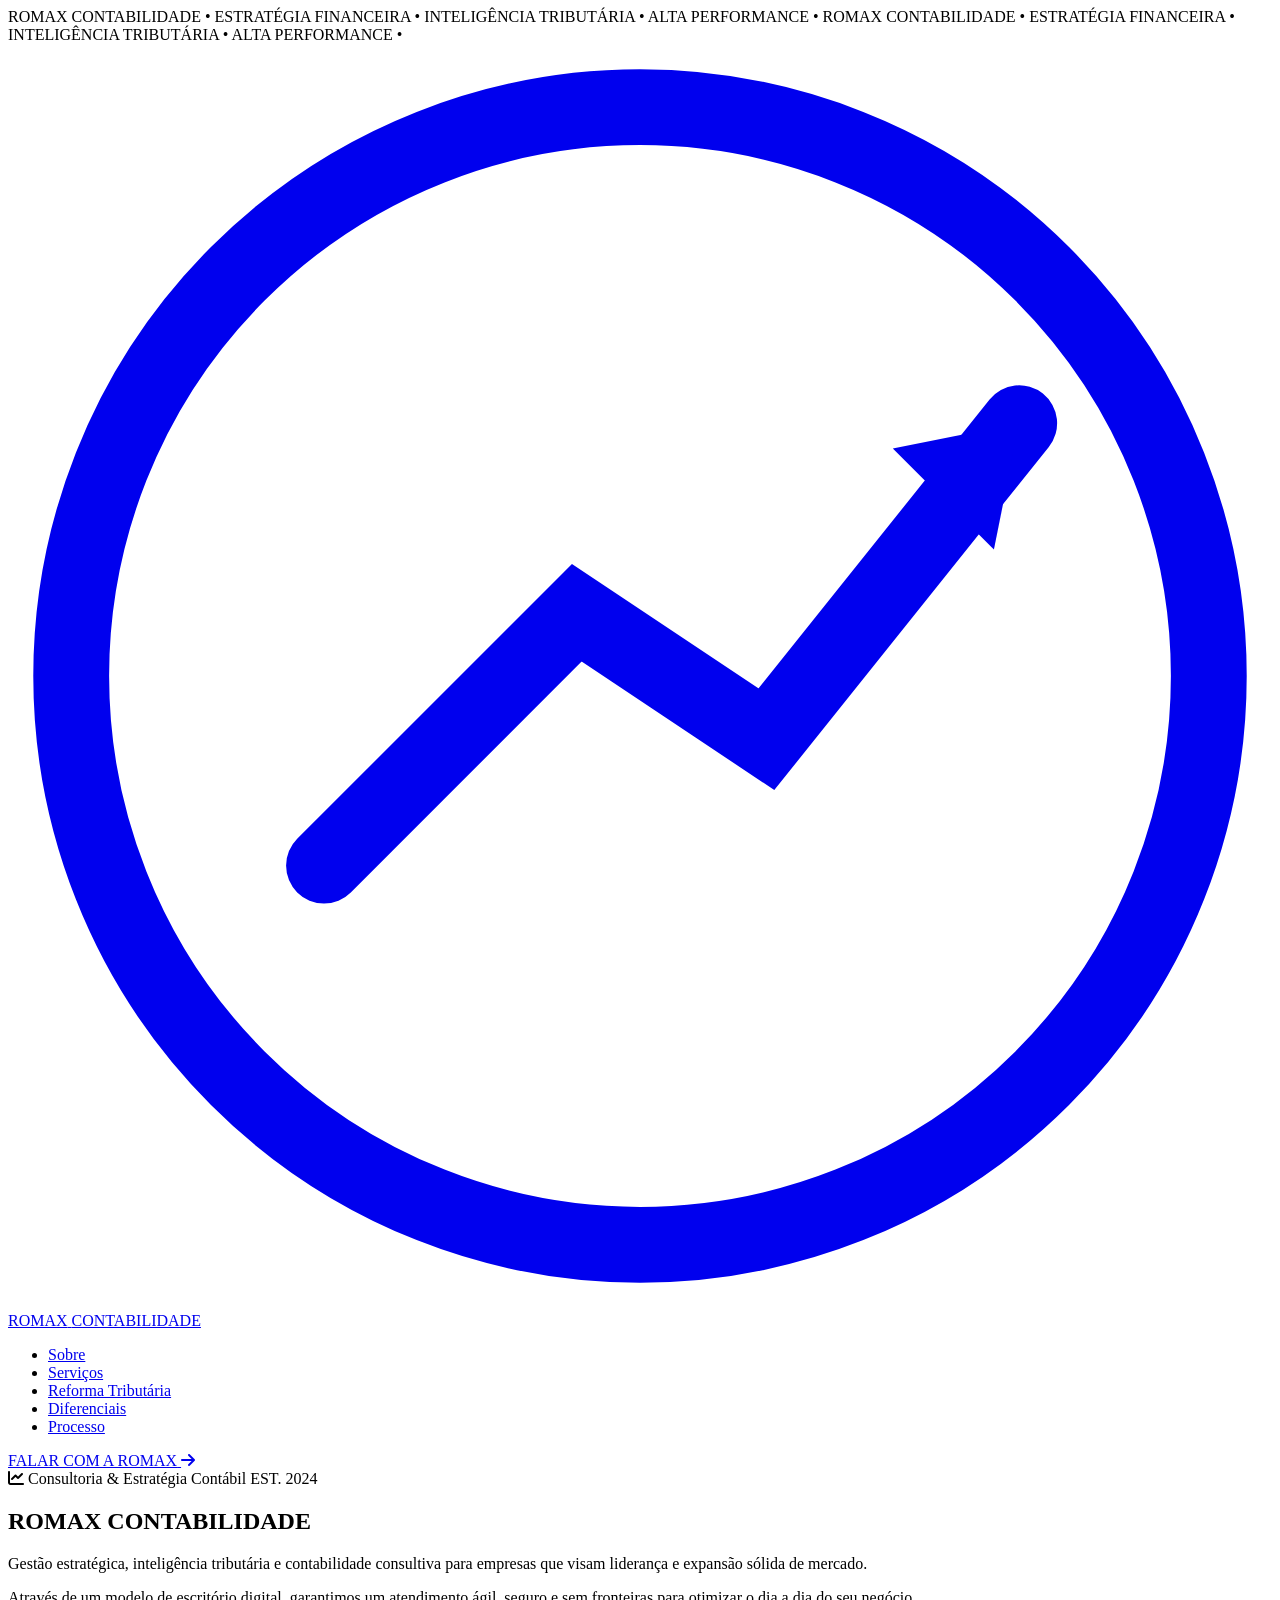
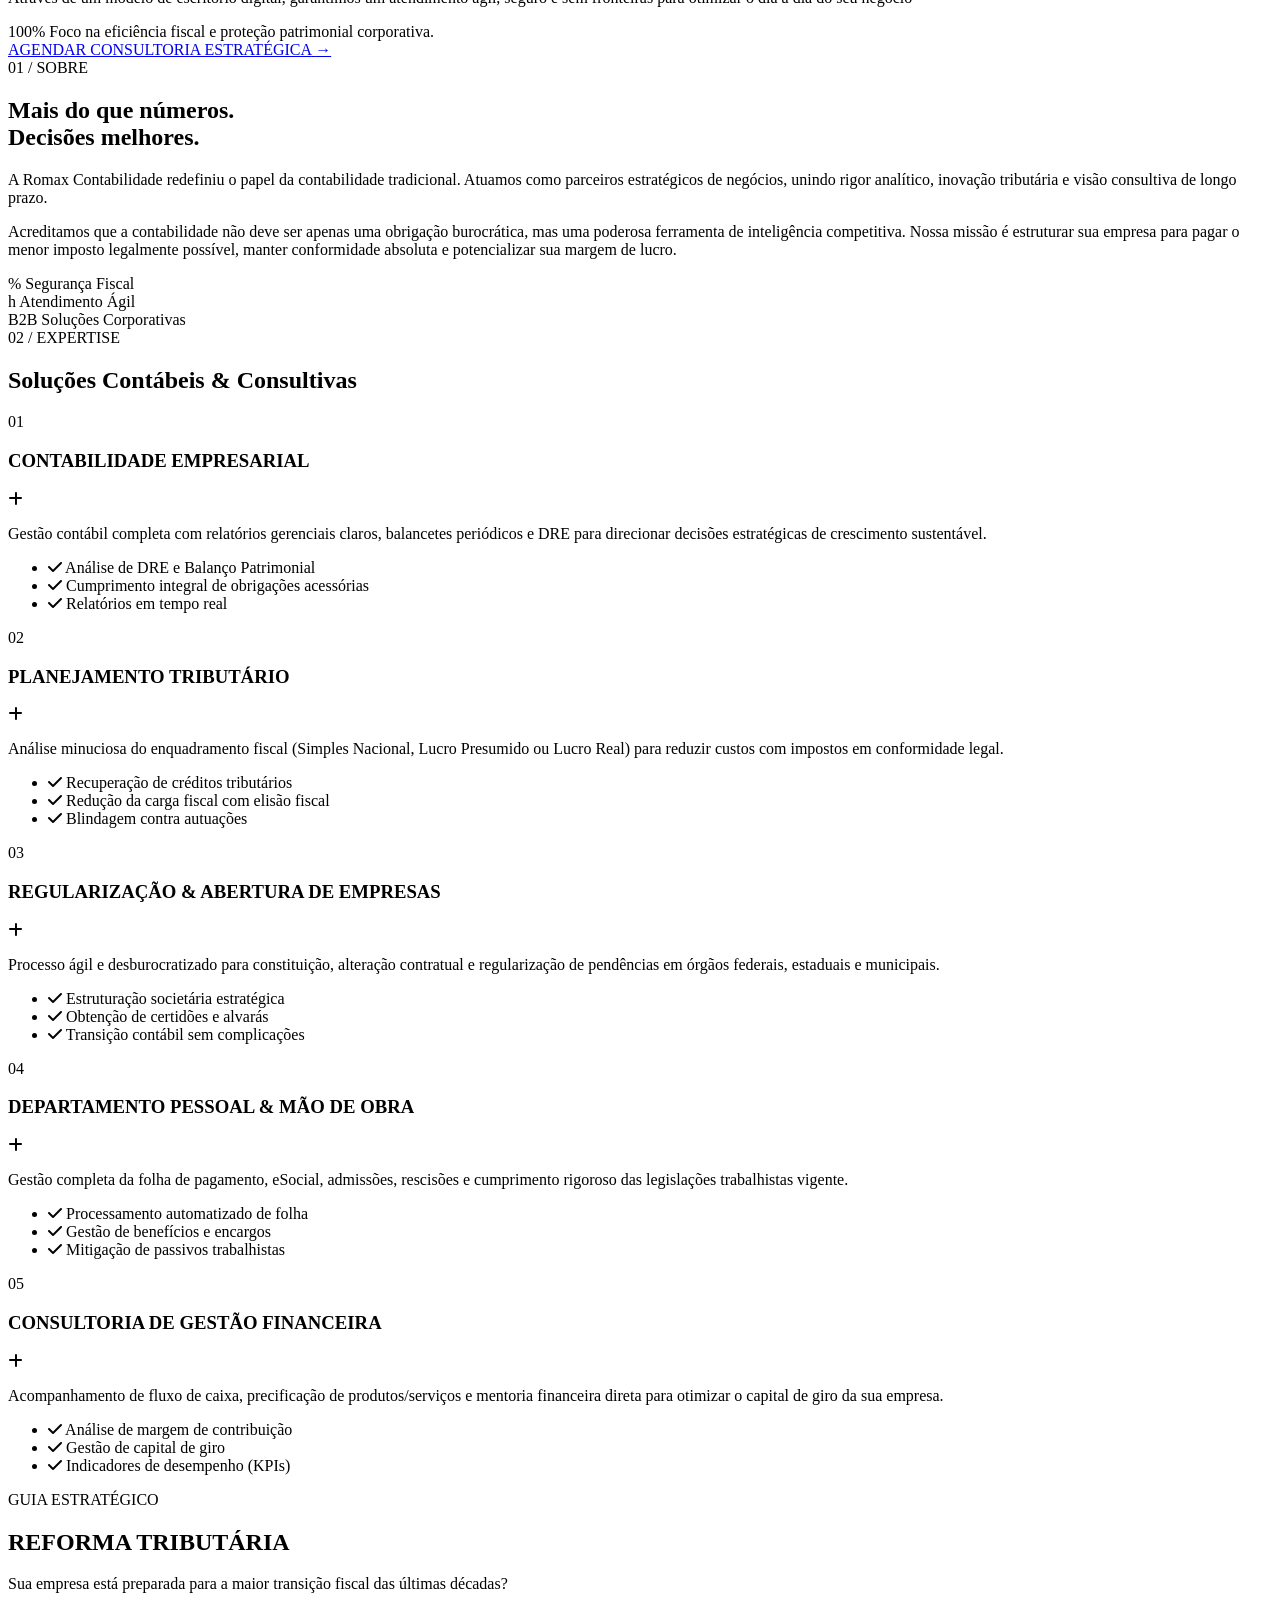
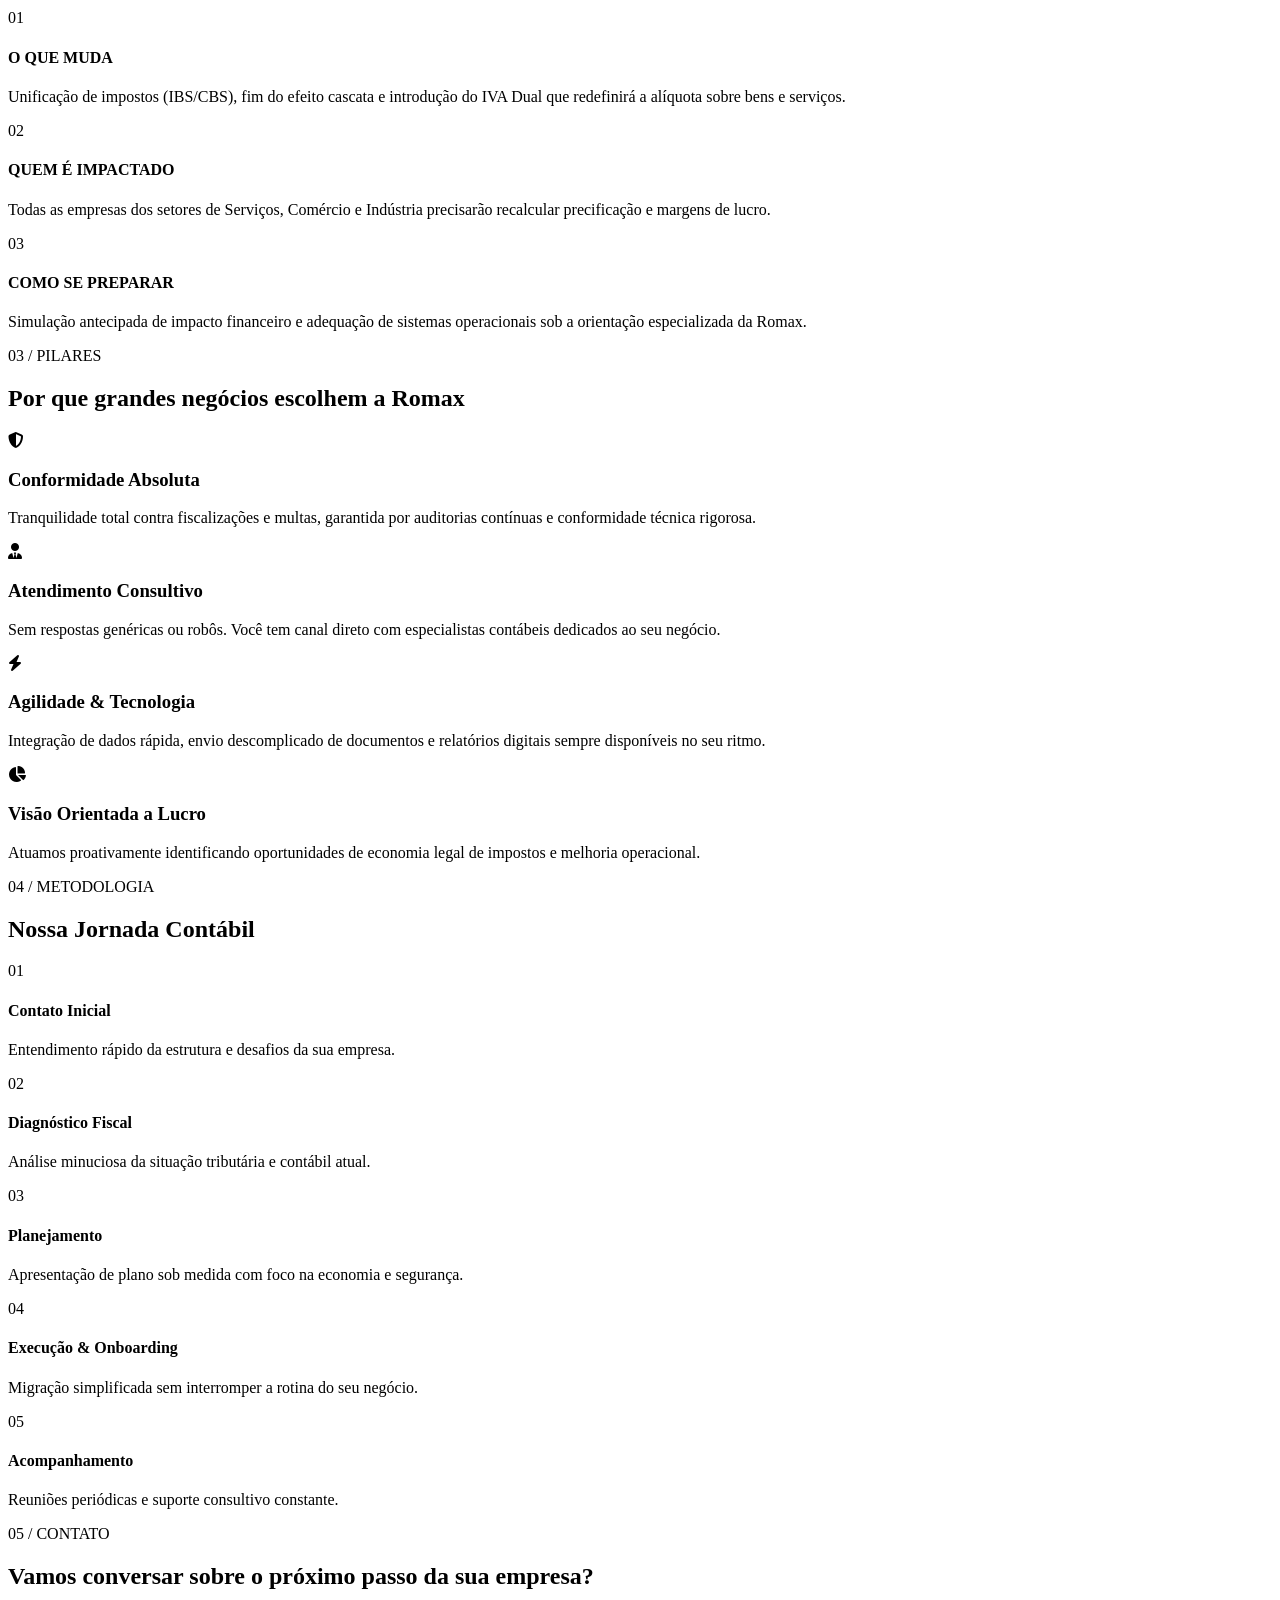
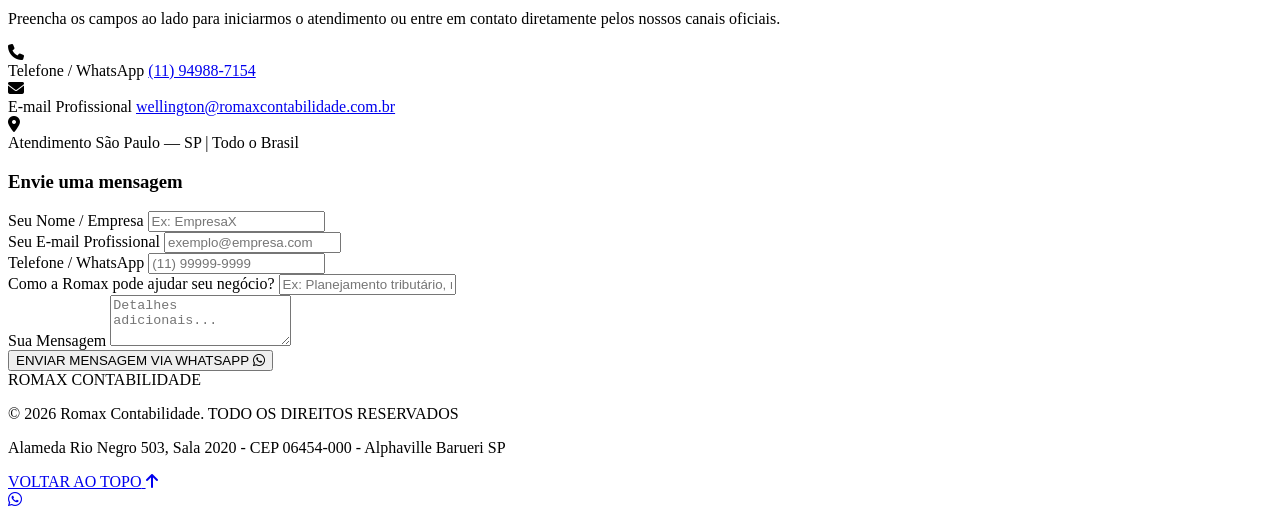
==== commit 2644ed63: "V2" ====
--- a/index.html
+++ b/index.html
@@ -1,123 +1,477 @@
-<!DOCTYPE html>
-<html lang="pt-BR">
-<head>
-  <meta charset="UTF-8">
-  <meta name="viewport" content="width=device-width, initial-scale=1.0">
-  <title>Romax Contabilidade</title>
-  <link rel="icon" type="image/png" href="img/favicon.png">
-  <link rel="preconnect" href="https://fonts.googleapis.com">
-  <link rel="preconnect" href="https://fonts.gstatic.com" crossorigin>
-  <link href="https://fonts.googleapis.com/css2?family=Poppins:wght@300;400;500;600;700&display=swap" rel="stylesheet">
-  <link rel="stylesheet" href="https://cdnjs.cloudflare.com/ajax/libs/font-awesome/6.7.2/css/all.min.css">
-  <link rel="stylesheet" href="https://cdn.jsdelivr.net/npm/swiper@11/swiper-bundle.min.css">
-  <style>
-    :root { --azul:#08203b; --azul-escuro:#041423; --ciano:#29c7ff; --fundo:#f5f8fc; }
-    * { margin:0; padding:0; box-sizing:border-box; font-family:'Poppins',sans-serif; }
-    html { scroll-behavior:smooth; }
-    body { background:var(--fundo); color:#222; }
-    .container { width:90%; max-width:1200px; margin:auto; }
-    header { position:fixed; inset:0 0 auto; width:100%; background:rgba(8,32,59,.92); backdrop-filter:blur(10px); z-index:1000; }
-    nav { display:flex; justify-content:space-between; align-items:center; padding:12px 0; }
-    .logo { display:flex; align-items:center; gap:10px; color:#fff; font-size:29px; font-weight:700; text-decoration:none; }
-    .logo span { color:var(--ciano); }
-    .logo img { height:55px; width:auto; display:block; transition:.3s; }
-    .logo img:hover { transform:scale(1.05); }
-    nav ul { list-style:none; display:flex; gap:35px; }
-    nav a { color:#fff; text-decoration:none; transition:.3s; }
-    nav a:hover { color:var(--ciano); }
-    .hero { min-height:100vh; display:flex; align-items:center; background:linear-gradient(rgba(8,32,59,.88),rgba(8,32,59,.88)),url('https://images.unsplash.com/photo-1554224155-6726b3ff858f?auto=format&fit=crop&w=1800&q=80') center/cover; }
-    .hero-content { max-width:700px; color:#fff; padding-top:70px; }
-    .hero h1 { font-size:clamp(40px,6vw,60px); margin-bottom:20px; line-height:1.15; }
-    .hero h1 span, .reforma h2 { color:var(--ciano); }
-    .hero p { font-size:19px; line-height:1.8; margin-bottom:25px; }
-    .btn { display:inline-block; padding:15px 34px; background:var(--ciano); color:#fff; text-decoration:none; border:0; border-radius:40px; font-weight:600; cursor:pointer; transition:.3s; }
-    .btn:hover { transform:translateY(-4px); box-shadow:0 15px 30px rgba(41,199,255,.35); }
-    .reforma { margin-top:35px; padding:30px; background:rgba(255,255,255,.08); border-left:5px solid var(--ciano); border-radius:20px; backdrop-filter:blur(5px); }
-    .reforma h2 { font-size:28px; line-height:1.3; margin-bottom:12px; }
-    .reforma h3 { font-size:17px; line-height:1.6; margin-bottom:12px; font-weight:500; }
-    .reforma p { font-size:15px; margin:0; }
-    section { padding:90px 0; }
-    .titulo { text-align:center; color:var(--azul); font-size:clamp(32px,4vw,42px); margin-bottom:40px; }
-    .servicosSwiper { padding:15px 8px 54px; }
-    .swiper-slide { height:auto; }
-    .swiper-slide .card { margin:10px; }
-    .card { height:calc(100% - 20px); min-height:250px; background:#fff; padding:30px; border:0; width:100%; text-align:left; border-radius:18px; box-shadow:0 10px 35px rgba(0,0,0,.08); cursor:pointer; transition:.3s; }
-    .card:hover, .card:focus-visible, .card.ativo { transform:translateY(-8px); outline:none; box-shadow:0 18px 38px rgba(8,32,59,.18); }
-    .card.ativo { border:2px solid var(--ciano); }
-    .card h3 { display:flex; align-items:center; gap:12px; color:var(--azul); margin-bottom:15px; font-size:21px; }
-    .card p { color:#555; line-height:1.7; }
-    .servico-icon { width:52px; height:52px; border-radius:50%; background:linear-gradient(135deg,var(--ciano),#0b6cf5); color:#fff; display:grid; place-items:center; font-size:21px; flex-shrink:0; transition:.3s; }
-    .card:hover .servico-icon, .card.ativo .servico-icon { transform:rotate(10deg) scale(1.08); box-shadow:0 10px 20px rgba(41,199,255,.35); }
-    .saiba-mais { display:block; margin-top:20px; color:var(--ciano); font-weight:600; }
-    .swiper-button-next, .swiper-button-prev { color:var(--ciano); }
-    .swiper-pagination-bullet-active { background:var(--ciano); }
-    .detalhe-box { margin-top:10px; display:grid; grid-template-columns:75px 1fr; gap:8px 20px; background:#fff; padding:38px; border-radius:20px; box-shadow:0 15px 35px rgba(0,0,0,.08); border-left:6px solid var(--ciano); }
-    .detalhe-icone { grid-row:span 3; width:62px; height:62px; border-radius:50%; display:grid; place-items:center; background:linear-gradient(135deg,var(--ciano),#0b6cf5); color:#fff; font-size:25px; }
-    .detalhe-box h2 { color:var(--azul); }
-    .detalhe-box p { color:#555; line-height:1.8; }
-    .detalhe-box ul { grid-column:2; margin:12px 0; padding-left:20px; color:#555; }
-    .detalhe-box li { margin-bottom:8px; }
-    .detalhe-box .btn { grid-column:2; justify-self:start; }
-    .contato { background:var(--azul); color:#fff; }
-    .grid { display:grid; grid-template-columns:repeat(auto-fit,minmax(280px,1fr)); gap:25px; }
-    .info { background:rgba(255,255,255,.05); padding:30px; border-radius:15px; }
-    .info h3 { color:var(--ciano); margin-bottom:15px; }
-    .info a { color:#fff; text-decoration:none; }
-    footer { background:var(--azul-escuro); color:#aaa; text-align:center; padding:25px; }
-    .whatsapp { position:fixed; right:25px; bottom:25px; width:65px; height:65px; display:grid; place-items:center; border-radius:50%; background:#25d366; color:#fff; text-decoration:none; font-size:30px; box-shadow:0 10px 30px rgba(0,0,0,.3); z-index:999; }
-    .fade { opacity:0; transform:translateY(30px); transition:1s; }
-    .fade.show { opacity:1; transform:translateY(0); }
-    @media (max-width:768px) { nav ul { display:none; } .logo img { height:45px; } .detalhe-box { grid-template-columns:1fr; } .detalhe-icone { grid-row:auto; } .detalhe-box ul, .detalhe-box .btn { grid-column:auto; } .swiper-button-next, .swiper-button-prev { display:none; } }
-  </style>
-</head>
-<body>
-  <header><div class="container"><nav>
-    <a class="logo" href="#inicio" aria-label="Romax Contabilidade"><img src="img/logo6.png" alt="Logo Romax Contabilidade" onerror="this.style.display='none'"><span>Roma</span>X</a>
-    <ul><li><a href="#inicio">Início</a></li><li><a href="#servicos">Serviços</a></li><li><a href="#contato">Contato</a></li></ul>
-  </nav></div></header>
-  <main>
-    <section class="hero" id="inicio"><div class="container hero-content fade">
-      <h1>Sua empresa merece uma <span>contabilidade inteligente.</span></h1>
-      <p>A <strong>Romax Contabilidade</strong> oferece soluções completas em contabilidade, assessoria fiscal, departamento pessoal e consultoria para empresas de todos os portes. Nosso compromisso é garantir segurança, organização e crescimento para o seu negócio.</p>
-      <div class="reforma"><h2>A Reforma Tributária vai mudar o seu negócio. Você está preparado?</h2><h3>Realizamos estudos de impacto e análise tributária personalizados para o seu modelo de negócio.</h3><p>Entenda os efeitos das novas regras na precificação, margem de lucro e carga tributária. Antecipe-se às mudanças e encontre oportunidades de otimização fiscal.</p></div>
-      <a class="btn" href="#contato">Falar com Especialista</a>
-    </div></section>
-    <section id="servicos"><div class="container">
-      <h2 class="titulo fade">Nossos Serviços</h2>
-      <div class="swiper servicosSwiper" aria-label="Carrossel de serviços"><div class="swiper-wrapper">
-        <div class="swiper-slide"><button class="card ativo" type="button" data-servico="contabilidade" aria-pressed="true"><h3><span class="servico-icon"><i class="fa-solid fa-chart-line"></i></span>Contabilidade Empresarial</h3><p>Escrituração contábil completa e demonstrações financeiras para decisões mais seguras.</p><span class="saiba-mais">Ver detalhamento</span></button></div>
-        <div class="swiper-slide"><button class="card" type="button" data-servico="regularizacao" aria-pressed="false"><h3><span class="servico-icon"><i class="fa-solid fa-clipboard-check"></i></span>Regularização Empresarial</h3><p>Abertura, alterações e encerramento com suporte para manter sua empresa regularizada.</p><span class="saiba-mais">Ver detalhamento</span></button></div>
-        <div class="swiper-slide"><button class="card" type="button" data-servico="tributario" aria-pressed="false"><h3><span class="servico-icon"><i class="fa-solid fa-file-invoice-dollar"></i></span>Planejamento Tributário</h3><p>Reduza custos tributários legalmente e potencialize os resultados da empresa.</p><span class="saiba-mais">Ver detalhamento</span></button></div>
-        <div class="swiper-slide"><button class="card" type="button" data-servico="pessoal" aria-pressed="false"><h3><span class="servico-icon"><i class="fa-solid fa-users"></i></span>Departamento Pessoal</h3><p>Rotinas trabalhistas cuidadas com precisão, agilidade e conformidade.</p><span class="saiba-mais">Ver detalhamento</span></button></div>
-        <div class="swiper-slide"><button class="card" type="button" data-servico="consultoria" aria-pressed="false"><h3><span class="servico-icon"><i class="fa-solid fa-handshake"></i></span>Consultoria Empresarial</h3><p>Orientação estratégica para uma gestão financeira sólida e crescimento sustentável.</p><span class="saiba-mais">Ver detalhamento</span></button></div>
-      </div><div class="swiper-pagination"></div><div class="swiper-button-prev"></div><div class="swiper-button-next"></div></div>
-      <article id="detalheServico" class="detalhe-box fade" aria-live="polite"></article>
-    </div></section>
-    <section class="contato" id="contato"><div class="container"><h2 class="titulo" style="color:#fff">Entre em Contato</h2><div class="grid">
-      <div class="info fade"><h3><i class="fa-solid fa-phone"></i> Telefone / WhatsApp</h3><p><a href="https://wa.me/5511949887154" target="_blank" rel="noopener">+55 (11) 94988-7154</a></p></div>
-      <div class="info fade"><h3><i class="fa-solid fa-envelope"></i> E-mail</h3><p><a href="mailto:wellington@romaxcontabilidade.com.br">wellington@romaxcontabilidade.com.br</a></p></div>
-      <div class="info fade"><h3><i class="fa-solid fa-location-dot"></i> Endereço</h3><p>Barueri - São Paulo</p></div>
-    </div></div></section>
-  </main>
-  <footer>© <span id="ano"></span> Romax Contabilidade - Todos os direitos reservados.</footer>
-  <a class="whatsapp" href="https://wa.me/5511949887154" target="_blank" rel="noopener" aria-label="Falar pelo WhatsApp"><i class="fa-brands fa-whatsapp"></i></a>
-  <script src="https://cdn.jsdelivr.net/npm/swiper@11/swiper-bundle.min.js"></script>
-  <script>
-    const servicos = {
-      contabilidade:{icone:'fa-chart-line',titulo:'Contabilidade Empresarial',texto:'Mantemos as informações financeiras da sua empresa organizadas, confiáveis e em conformidade com a legislação, apoiando decisões mais assertivas.',itens:['Escrituração contábil completa','Balanço Patrimonial e DRE','Obrigações acessórias','Relatórios gerenciais','Apoio estratégico ao empresário']},
-      regularizacao:{icone:'fa-clipboard-check',titulo:'Regularização Empresarial',texto:'Cuidamos de cada etapa burocrática para que sua empresa opere de forma regular e segura desde o primeiro dia.',itens:['Abertura e formalização de empresas','Alterações contratuais e cadastrais','Encerramento empresarial','Obtenção e atualização de licenças','Acompanhamento nos órgãos competentes']},
-      tributario:{icone:'fa-file-invoice-dollar',titulo:'Planejamento Tributário',texto:'Analisamos o cenário do seu negócio para encontrar alternativas legais que reduzam a carga tributária e elevem a eficiência.',itens:['Análise do regime tributário','Simulações de cenários fiscais','Revisão de enquadramento','Mapeamento de oportunidades','Acompanhamento da Reforma Tributária']},
-      pessoal:{icone:'fa-users',titulo:'Departamento Pessoal',texto:'Sua equipe é cuidada com processos trabalhistas organizados, pontuais e alinhados à legislação vigente.',itens:['Folha de pagamento','Admissões e desligamentos','Férias e benefícios','eSocial e obrigações trabalhistas','Atendimento a colaboradores']},
-      consultoria:{icone:'fa-handshake',titulo:'Consultoria Empresarial',texto:'Transformamos dados em orientação prática para fortalecer a gestão e apoiar o crescimento sustentável da sua empresa.',itens:['Diagnóstico financeiro','Indicadores para gestão','Organização de processos','Apoio à tomada de decisão','Plano de crescimento']}
-    };
-    const detalhe = document.getElementById('detalheServico');
-    function mostrarServico(chave) { const s = servicos[chave]; detalhe.innerHTML = `<div class="detalhe-icone"><i class="fa-solid ${s.icone}"></i></div><h2>${s.titulo}</h2><p>${s.texto}</p><ul>${s.itens.map(item => `<li><i class="fa-solid fa-check" style="color:#29c7ff"></i> ${item}</li>`).join('')}</ul><a href="#contato" class="btn">Solicitar atendimento</a>`; document.querySelectorAll('.card').forEach(card => { const ativo = card.dataset.servico === chave; card.classList.toggle('ativo', ativo); card.setAttribute('aria-pressed', ativo); }); }
-    document.querySelectorAll('.card').forEach(card => card.addEventListener('click', () => mostrarServico(card.dataset.servico)));
-    mostrarServico('contabilidade');
-    new Swiper('.servicosSwiper',{loop:true,spaceBetween:20,autoplay:{delay:3500,disableOnInteraction:false},pagination:{el:'.swiper-pagination',clickable:true},navigation:{nextEl:'.swiper-button-next',prevEl:'.swiper-button-prev'},breakpoints:{0:{slidesPerView:1},768:{slidesPerView:2},1100:{slidesPerView:3}}});
-    document.getElementById('ano').textContent = new Date().getFullYear();
-    const observer = new IntersectionObserver(entries => entries.forEach(entry => { if (entry.isIntersecting) entry.target.classList.add('show'); }), {threshold:.15});
-    document.querySelectorAll('.fade').forEach(el => observer.observe(el));
-  </script>
-</body>
-</html>
+<!DOCTYPE html>
+<html lang="pt-BR">
+<head>
+  <meta charset="UTF-8">
+  <meta name="viewport" content="width=device-width, initial-scale=1.0">
+  <title>Romax Contabilidade — Estratégia e Alta Performance Contábil</title>
+
+  <!-- Google Fonts -->
+  <link rel="preconnect" href="https://fonts.googleapis.com">
+  <link rel="preconnect" href="https://fonts.gstatic.com" crossorigin>
+  <link href="https://fonts.googleapis.com/css2?family=Cinzel:wght@400;600;700&family=Plus+Jakarta+Sans:wght@300;400;500;600;700&display=swap" rel="stylesheet">
+
+  <!-- Font Awesome Icons -->
+  <link rel="stylesheet" href="https://cdnjs.cloudflare.com/ajax/libs/font-awesome/6.4.0/css/all.min.css">
+
+  <!-- CSS Files -->
+  <link rel="stylesheet" href="css/style.css">
+  <link rel="stylesheet" href="css/animations.css">
+  <link rel="stylesheet" href="css/responsive.css">
+</head>
+<body>
+
+  <!-- Custom Cursor -->
+  <div class="custom-cursor" id="cursor"></div>
+  <div class="custom-cursor-follower" id="cursor-follower"></div>
+
+  <!-- Scroll Progress Indicator -->
+  <div class="scroll-progress-container">
+    <div class="scroll-progress-bar" id="scroll-progress"></div>
+  </div>
+
+  <!-- Continuous Running Ticker / Marquee -->
+  <div class="marquee-wrapper">
+    <div class="marquee-content">
+      <span>ROMAX CONTABILIDADE</span>
+      <span class="dot">•</span>
+      <span>ESTRATÉGIA FINANCEIRA</span>
+      <span class="dot">•</span>
+      <span>INTELIGÊNCIA TRIBUTÁRIA</span>
+      <span class="dot">•</span>
+      <span>ALTA PERFORMANCE</span>
+      <span class="dot">•</span>
+      <span>ROMAX CONTABILIDADE</span>
+      <span class="dot">•</span>
+      <span>ESTRATÉGIA FINANCEIRA</span>
+      <span class="dot">•</span>
+      <span>INTELIGÊNCIA TRIBUTÁRIA</span>
+      <span class="dot">•</span>
+      <span>ALTA PERFORMANCE</span>
+      <span class="dot">•</span>
+    </div>
+  </div>
+
+  <!-- Navigation Header -->
+  <header class="site-header" id="header">
+    <div class="header-container">
+      <a href="#" class="brand-logo">
+        <div class="logo-symbol">
+          <svg viewBox="0 0 100 100" class="logo-svg">
+            <circle cx="50" cy="50" r="45" fill="none" stroke="currentColor" stroke-width="6"/>
+            <path d="M25 65 L45 45 L60 55 L80 30" fill="none" stroke="currentColor" stroke-width="6" stroke-linecap="round"/>
+            <polygon points="80,30 70,32 78,40" fill="currentColor"/>
+          </svg>
+        </div>
+        <div class="logo-text">
+          <span class="brand-name">ROMAX</span>
+          <span class="brand-sub">CONTABILIDADE</span>
+        </div>
+      </a>
+
+      <nav class="main-nav">
+        <ul>
+          <li><a href="#sobre" class="nav-link">Sobre</a></li>
+          <li><a href="#servicos" class="nav-link">Serviços</a></li>
+          <li><a href="#reforma" class="nav-link">Reforma Tributária</a></li>
+          <li><a href="#diferenciais" class="nav-link">Diferenciais</a></li>
+          <li><a href="#processo" class="nav-link">Processo</a></li>
+        </ul>
+      </nav>
+
+      <div class="header-actions">
+        <a href="#contato" class="btn-primary magnetic-btn">
+          <span>FALAR COM A ROMAX</span>
+          <i class="fa-solid => fa-arrow-right"></i>
+        </a>
+      </div>
+    </div>
+  </header>
+
+  <main>
+    <!-- HERO SECTION -->
+    <section class="hero-section" id="hero">
+      <div class="hero-container">
+        <div class="hero-top-meta">
+          <span class="meta-tag"><i class="fa-solid fa-chart-line"></i> Consultoria & Estratégia Contábil</span>
+          <span class="meta-year">EST. 2024</span>
+        </div>
+
+        <div class="hero-editorial-title">
+          <h1 class="hero-main-heading">
+            <span class="hero-line hero-reveal">ROMAX</span>
+            <span class="hero-line hero-accent hero-reveal">CONTABILIDADE</span>
+          </h1>
+          <p class="hero-subtitle hero-reveal">
+            Gestão estratégica, inteligência tributária e contabilidade consultiva para empresas que visam liderança e expansão sólida de mercado.
+          </p>
+		   <p class="hero-subtitle hero-reveal">Através de um modelo de escritório digital, garantimos um atendimento ágil, seguro e sem fronteiras para otimizar o dia a dia do seu negócio</p>
+        </div>
+
+        <div class="hero-bottom-grid">
+          <div class="hero-card-stat hero-reveal">
+            <span class="stat-num">100%</span>
+            <span class="stat-desc">Foco na eficiência fiscal e proteção patrimonial corporativa.</span>
+          </div>
+
+          <div class="hero-main-cta hero-reveal">
+            <a href="#contato" class="btn-editorial magnetic-btn">
+              <span>AGENDAR CONSULTORIA ESTRATÉGICA</span>
+              <span class="btn-arrow">&rarr;</span>
+            </a>
+          </div>
+        </div>
+      </div>
+    </section>
+
+    <!-- SOBRE A ROMAX -->
+    <section class="section-editorial sobre-section" id="sobre">
+      <div class="container">
+        <div class="editorial-grid">
+          <div class="editorial-left">
+            <span class="section-num">01 / SOBRE</span>
+            <h2 class="section-title">Mais do que números.<br><span class="highlight">Decisões melhores.</span></h2>
+          </div>
+          <div class="editorial-right">
+            <p class="lead-text">
+              A Romax Contabilidade redefiniu o papel da contabilidade tradicional. Atuamos como parceiros estratégicos de negócios, unindo rigor analítico, inovação tributária e visão consultiva de longo prazo.
+            </p>
+            <p class="body-text">
+              Acreditamos que a contabilidade não deve ser apenas uma obrigação burocrática, mas uma poderosa ferramenta de inteligência competitiva. Nossa missão é estruturar sua empresa para pagar o menor imposto legalmente possível, manter conformidade absoluta e potencializar sua margem de lucro.
+            </p>
+
+            <div class="stats-row">
+              <div class="stat-item">
+                <span class="stat-number" data-target="100">%</span>
+                <span class="stat-label">Segurança Fiscal</span>
+              </div>
+              <div class="stat-item">
+                <span class="stat-number" data-target="24">h</span>
+                <span class="stat-label">Atendimento Ágil</span>
+              </div>
+              <div class="stat-item">
+                <span class="stat-number">B2B</span>
+                <span class="stat-label">Soluções Corporativas</span>
+              </div>
+            </div>
+          </div>
+        </div>
+      </div>
+    </section>
+
+    <!-- SERVIÇOS EDITORIAL -->
+    <section class="section-editorial servicos-section" id="servicos">
+      <div class="container">
+        <div class="section-header-editorial">
+          <span class="section-num">02 / EXPERTISE</span>
+          <h2 class="section-title">Soluções Contábeis & Consultivas</h2>
+        </div>
+
+        <div class="servicos-interactive-list">
+          <!-- Item 1 -->
+          <div class="servico-item" data-index="01">
+            <div class="servico-header">
+              <span class="servico-num">01</span>
+              <h3 class="servico-title">CONTABILIDADE EMPRESARIAL</h3>
+              <span class="servico-toggle"><i class="fa-solid fa-plus"></i></span>
+            </div>
+            <div class="servico-content">
+              <p>Gestão contábil completa com relatórios gerenciais claros, balancetes periódicos e DRE para direcionar decisões estratégicas de crescimento sustentável.</p>
+              <ul class="servico-features">
+                <li><i class="fa-solid fa-check"></i> Análise de DRE e Balanço Patrimonial</li>
+                <li><i class="fa-solid fa-check"></i> Cumprimento integral de obrigações acessórias</li>
+                <li><i class="fa-solid fa-check"></i> Relatórios em tempo real</li>
+              </ul>
+            </div>
+          </div>
+
+          <!-- Item 2 -->
+          <div class="servico-item" data-index="02">
+            <div class="servico-header">
+              <span class="servico-num">02</span>
+              <h3 class="servico-title">PLANEJAMENTO TRIBUTÁRIO</h3>
+              <span class="servico-toggle"><i class="fa-solid fa-plus"></i></span>
+            </div>
+            <div class="servico-content">
+              <p>Análise minuciosa do enquadramento fiscal (Simples Nacional, Lucro Presumido ou Lucro Real) para reduzir custos com impostos em conformidade legal.</p>
+              <ul class="servico-features">
+                <li><i class="fa-solid fa-check"></i> Recuperação de créditos tributários</li>
+                <li><i class="fa-solid fa-check"></i> Redução da carga fiscal com elisão fiscal</li>
+                <li><i class="fa-solid fa-check"></i> Blindagem contra autuações</li>
+              </ul>
+            </div>
+          </div>
+
+          <!-- Item 3 -->
+          <div class="servico-item" data-index="03">
+            <div class="servico-header">
+              <span class="servico-num">03</span>
+              <h3 class="servico-title">REGULARIZAÇÃO & ABERTURA DE EMPRESAS</h3>
+              <span class="servico-toggle"><i class="fa-solid fa-plus"></i></span>
+            </div>
+            <div class="servico-content">
+              <p>Processo ágil e desburocratizado para constituição, alteração contratual e regularização de pendências em órgãos federais, estaduais e municipais.</p>
+              <ul class="servico-features">
+                <li><i class="fa-solid fa-check"></i> Estruturação societária estratégica</li>
+                <li><i class="fa-solid fa-check"></i> Obtenção de certidões e alvarás</li>
+                <li><i class="fa-solid fa-check"></i> Transição contábil sem complicações</li>
+              </ul>
+            </div>
+          </div>
+
+          <!-- Item 4 -->
+          <div class="servico-item" data-index="04">
+            <div class="servico-header">
+              <span class="servico-num">04</span>
+              <h3 class="servico-title">DEPARTAMENTO PESSOAL & MÃO DE OBRA</h3>
+              <span class="servico-toggle"><i class="fa-solid fa-plus"></i></span>
+            </div>
+            <div class="servico-content">
+              <p>Gestão completa da folha de pagamento, eSocial, admissões, rescisões e cumprimento rigoroso das legislações trabalhistas vigente.</p>
+              <ul class="servico-features">
+                <li><i class="fa-solid fa-check"></i> Processamento automatizado de folha</li>
+                <li><i class="fa-solid fa-check"></i> Gestão de benefícios e encargos</li>
+                <li><i class="fa-solid fa-check"></i> Mitigação de passivos trabalhistas</li>
+              </ul>
+            </div>
+          </div>
+
+          <!-- Item 5 -->
+          <div class="servico-item" data-index="05">
+            <div class="servico-header">
+              <span class="servico-num">05</span>
+              <h3 class="servico-title">CONSULTORIA DE GESTÃO FINANCEIRA</h3>
+              <span class="servico-toggle"><i class="fa-solid fa-plus"></i></span>
+            </div>
+            <div class="servico-content">
+              <p>Acompanhamento de fluxo de caixa, precificação de produtos/serviços e mentoria financeira direta para otimizar o capital de giro da sua empresa.</p>
+              <ul class="servico-features">
+                <li><i class="fa-solid fa-check"></i> Análise de margem de contribuição</li>
+                <li><i class="fa-solid fa-check"></i> Gestão de capital de giro</li>
+                <li><i class="fa-solid fa-check"></i> Indicadores de desempenho (KPIs)</li>
+              </ul>
+            </div>
+          </div>
+        </div>
+      </div>
+    </section>
+
+    <!-- REFORMA TRIBUTÁRIA EDITORIAL -->
+    <section class="section-editorial reforma-section" id="reforma">
+      <div class="container">
+        <div class="reforma-card">
+          <div class="reforma-badge">GUIA ESTRATÉGICO</div>
+          <h2 class="reforma-title">REFORMA TRIBUTÁRIA</h2>
+          <p class="reforma-intro">Sua empresa está preparada para a maior transição fiscal das últimas décadas?</p>
+
+          <div class="reforma-grid">
+            <div class="reforma-item">
+              <span class="reforma-step">01</span>
+              <h4>O QUE MUDA</h4>
+              <p>Unificação de impostos (IBS/CBS), fim do efeito cascata e introdução do IVA Dual que redefinirá a alíquota sobre bens e serviços.</p>
+            </div>
+
+            <div class="reforma-item">
+              <span class="reforma-step">02</span>
+              <h4>QUEM É IMPACTADO</h4>
+              <p>Todas as empresas dos setores de Serviços, Comércio e Indústria precisarão recalcular precificação e margens de lucro.</p>
+            </div>
+
+            <div class="reforma-item">
+              <span class="reforma-step">03</span>
+              <h4>COMO SE PREPARAR</h4>
+              <p>Simulação antecipada de impacto financeiro e adequação de sistemas operacionais sob a orientação especializada da Romax.</p>
+            </div>
+          </div>
+        </div>
+      </div>
+    </section>
+
+    <!-- DIFERENCIAIS -->
+    <section class="section-editorial diferenciais-section" id="diferenciais">
+      <div class="container">
+        <div class="section-header-editorial">
+          <span class="section-num">03 / PILARES</span>
+          <h2 class="section-title">Por que grandes negócios escolhem a Romax</h2>
+        </div>
+
+        <div class="diferenciais-grid">
+          <div class="diferencial-card">
+            <div class="card-icon"><i class="fa-solid fa-shield-halved"></i></div>
+            <h3>Conformidade Absoluta</h3>
+            <p>Tranquilidade total contra fiscalizações e multas, garantida por auditorias contínuas e conformidade técnica rigorosa.</p>
+          </div>
+
+          <div class="diferencial-card">
+            <div class="card-icon"><i class="fa-solid fa-user-tie"></i></div>
+            <h3>Atendimento Consultivo</h3>
+            <p>Sem respostas genéricas ou robôs. Você tem canal direto com especialistas contábeis dedicados ao seu negócio.</p>
+          </div>
+
+          <div class="diferencial-card">
+            <div class="card-icon"><i class="fa-solid fa-bolt"></i></div>
+            <h3>Agilidade & Tecnologia</h3>
+            <p>Integração de dados rápida, envio descomplicado de documentos e relatórios digitais sempre disponíveis no seu ritmo.</p>
+          </div>
+
+          <div class="diferencial-card">
+            <div class="card-icon"><i class="fa-solid fa-chart-pie"></i></div>
+            <h3>Visão Orientada a Lucro</h3>
+            <p>Atuamos proativamente identificando oportunidades de economia legal de impostos e melhoria operacional.</p>
+          </div>
+        </div>
+      </div>
+    </section>
+
+    <!-- PROCESSO TIMELINE -->
+    <section class="section-editorial processo-section" id="processo">
+      <div class="container">
+        <div class="section-header-editorial">
+          <span class="section-num">04 / METODOLOGIA</span>
+          <h2 class="section-title">Nossa Jornada Contábil</h2>
+        </div>
+
+        <div class="timeline-wrapper">
+          <div class="timeline-line">
+            <div class="timeline-progress" id="timeline-progress"></div>
+          </div>
+
+          <div class="timeline-steps">
+            <div class="step-card">
+              <div class="step-num">01</div>
+              <h4>Contato Inicial</h4>
+              <p>Entendimento rápido da estrutura e desafios da sua empresa.</p>
+            </div>
+
+            <div class="step-card">
+              <div class="step-num">02</div>
+              <h4>Diagnóstico Fiscal</h4>
+              <p>Análise minuciosa da situação tributária e contábil atual.</p>
+            </div>
+
+            <div class="step-card">
+              <div class="step-num">03</div>
+              <h4>Planejamento</h4>
+              <p>Apresentação de plano sob medida com foco na economia e segurança.</p>
+            </div>
+
+            <div class="step-card">
+              <div class="step-num">04</div>
+              <h4>Execução & Onboarding</h4>
+              <p>Migração simplificada sem interromper a rotina do seu negócio.</p>
+            </div>
+
+            <div class="step-card">
+              <div class="step-num">05</div>
+              <h4>Acompanhamento</h4>
+              <p>Reuniões periódicas e suporte consultivo constante.</p>
+            </div>
+          </div>
+        </div>
+      </div>
+    </section>
+
+    <!-- SEÇÃO CONTATO COM ENVIO INTEGRADO AO WHATSAPP -->
+    <section class="section-editorial contato-section" id="contato">
+      <div class="container">
+        <div class="contato-grid">
+          <div class="contato-info">
+            <span class="section-num">05 / CONTATO</span>
+            <h2 class="contato-heading">Vamos conversar sobre o próximo passo da sua empresa?</h2>
+            <p class="contato-subtext">Preencha os campos ao lado para iniciarmos o atendimento ou entre em contato diretamente pelos nossos canais oficiais.</p>
+
+            <div class="direct-channels">
+              <div class="channel-item">
+                <i class="fa-solid fa-phone"></i>
+                <div>
+                  <span class="channel-label">Telefone / WhatsApp</span>
+                  <a href="https://wa.me/5511949887154" target="_blank" class="channel-value">(11) 94988-7154</a>
+                </div>
+              </div>
+
+              <div class="channel-item">
+                <i class="fa-solid fa-envelope"></i>
+                <div>
+                  <span class="channel-label">E-mail Profissional</span>
+                  <a href="mailto:wellington@romaxcontabilidade.com.br" class="channel-value">wellington@romaxcontabilidade.com.br</a>
+                </div>
+              </div>
+
+              <div class="channel-item">
+                <i class="fa-solid fa-location-dot"></i>
+                <div>
+                  <span class="channel-label">Atendimento</span>
+                  <span class="channel-value">São Paulo — SP | Todo o Brasil</span>
+                </div>
+              </div>
+            </div>
+          </div>
+
+          <!-- FORMULÁRIO COM ENVIO EXCLUSIVO PARA O WHATSAPP -->
+          <div class="contato-form-card">
+            <h3 class="form-title">Envie uma mensagem</h3>
+            
+            <form id="whatsapp-form">
+              <div class="form-group">
+                <label for="nome">Seu Nome / Empresa</label>
+                <input type="text" id="nome" name="nome" placeholder="Ex: EmpresaX" required>
+              </div>
+
+              <div class="form-group">
+                <label for="email">Seu E-mail Profissional</label>
+                <input type="email" id="email" name="email" placeholder="exemplo@empresa.com" required>
+              </div>
+
+              <div class="form-group">
+                <label for="telefone">Telefone / WhatsApp</label>
+                <input type="tel" id="telefone" name="telefone" placeholder="(11) 99999-9999" required>
+              </div>
+
+              <div class="form-group">
+                <label for="ajuda">Como a Romax pode ajudar seu negócio?</label>
+                <input type="text" id="ajuda" name="ajuda" placeholder="Ex: Planejamento tributário, migração contábil...">
+              </div>
+
+              <div class="form-group">
+                <label for="mensagem">Sua Mensagem</label>
+                <textarea id="mensagem" name="mensagem" rows="3" placeholder="Detalhes adicionais..."></textarea>
+              </div>
+
+              <button type="submit" class="btn-submit magnetic-btn">
+                <span>ENVIAR MENSAGEM VIA WHATSAPP</span>
+                <i class="fa-brands fa-whatsapp"></i>
+              </button>
+            </form>
+          </div>
+        </div>
+      </div>
+    </section>
+  </main>
+
+  <!-- FOOTER -->
+  <footer class="site-footer">
+    <div class="container">
+      <div class="footer-bottom">
+        <div class="footer-brand">
+          <span class="footer-logo-text">ROMAX CONTABILIDADE</span>
+          <p>&copy; 2026 Romax Contabilidade. TODO OS DIREITOS RESERVADOS</p>
+		 <p>Alameda Rio Negro 503, Sala 2020 - CEP 06454-000 - Alphaville Barueri SP</p>
+        </div>
+        <a href="#hero" class="btn-top" id="back-to-top">
+          <span>VOLTAR AO TOPO</span>
+          <i class="fa-solid fa-arrow-up"></i>
+        </a>
+      </div>
+    </div>
+  </footer>
+
+  <!-- Floating WhatsApp Quick Button -->
+  <a href="https://wa.me/5511989185359" target="_blank" class="floating-whatsapp" title="Falar no WhatsApp">
+    <i class="fa-brands fa-whatsapp"></i>
+  </a>
+
+  <!-- JavaScript Files -->
+  <script src="js/scroll.js"></script>
+  <script src="js/animations.js"></script>
+  <script src="js/main.js"></script>
+</body>
+</html>
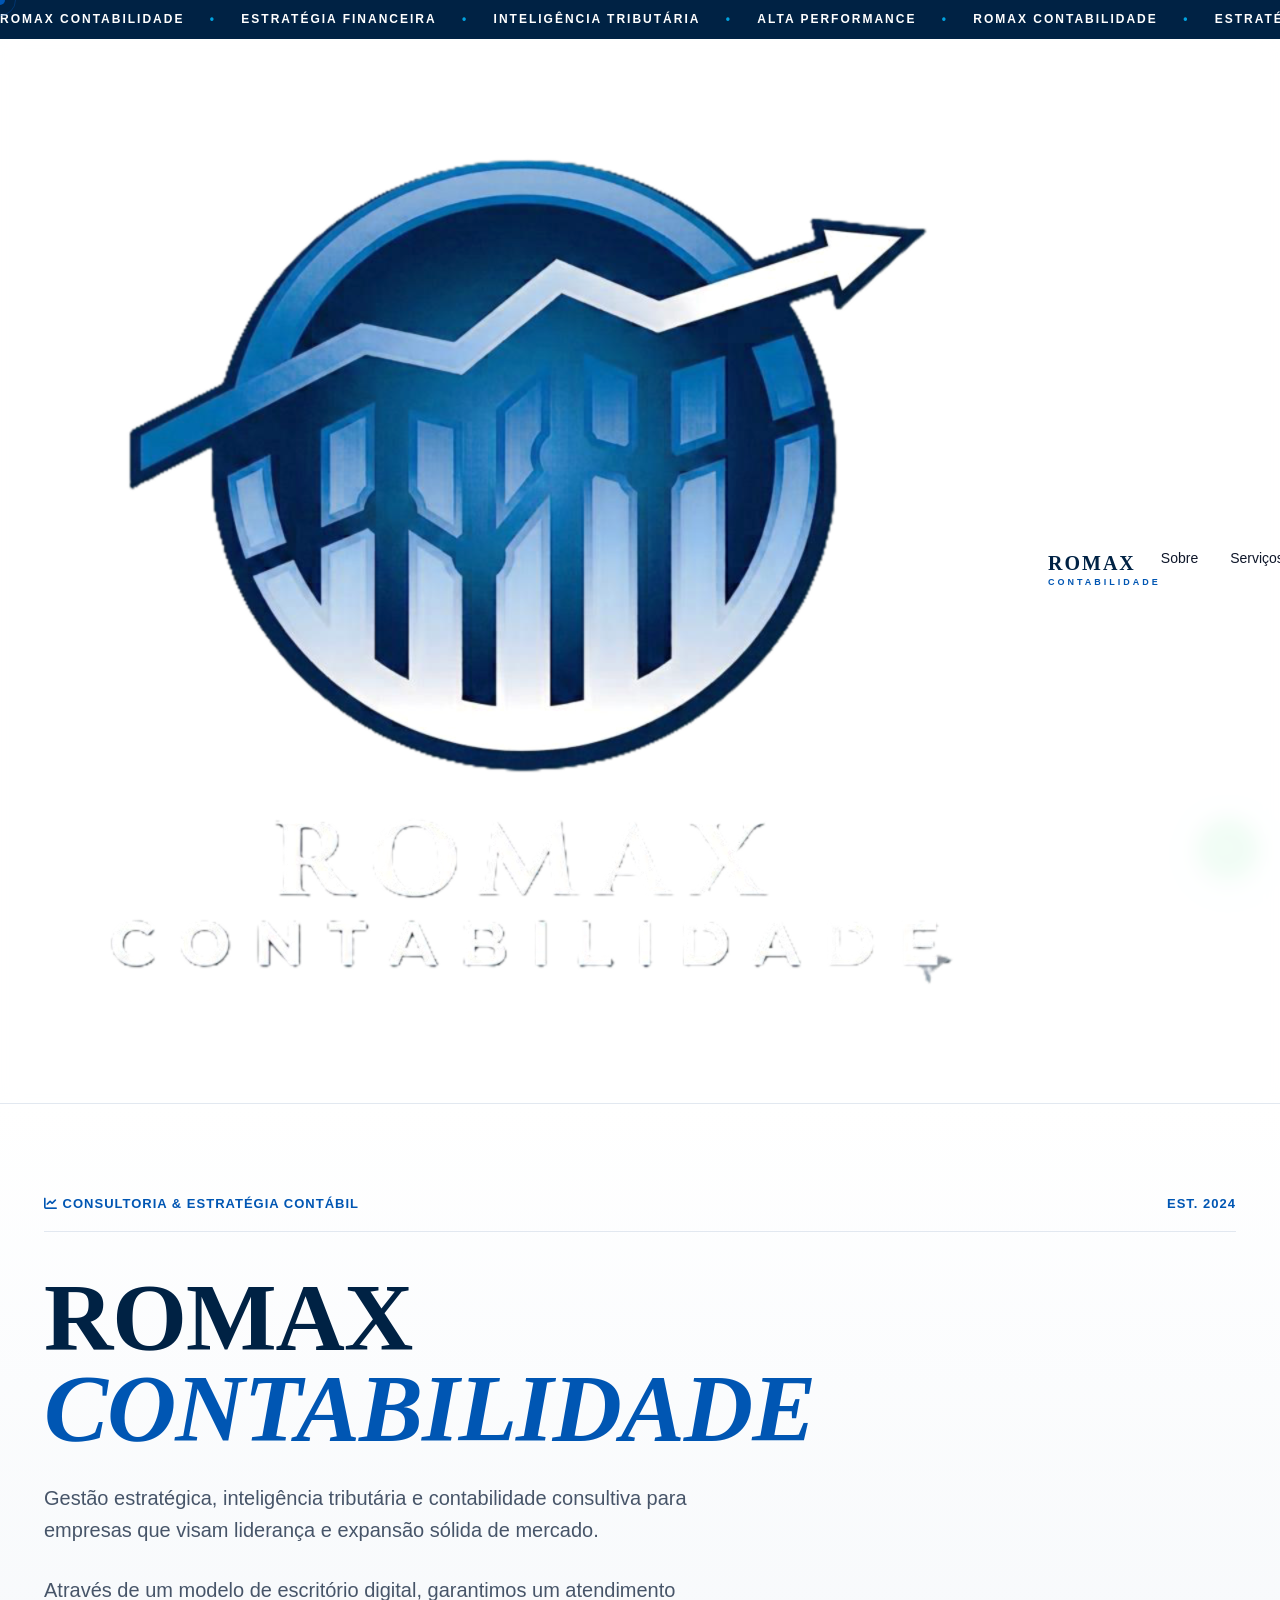
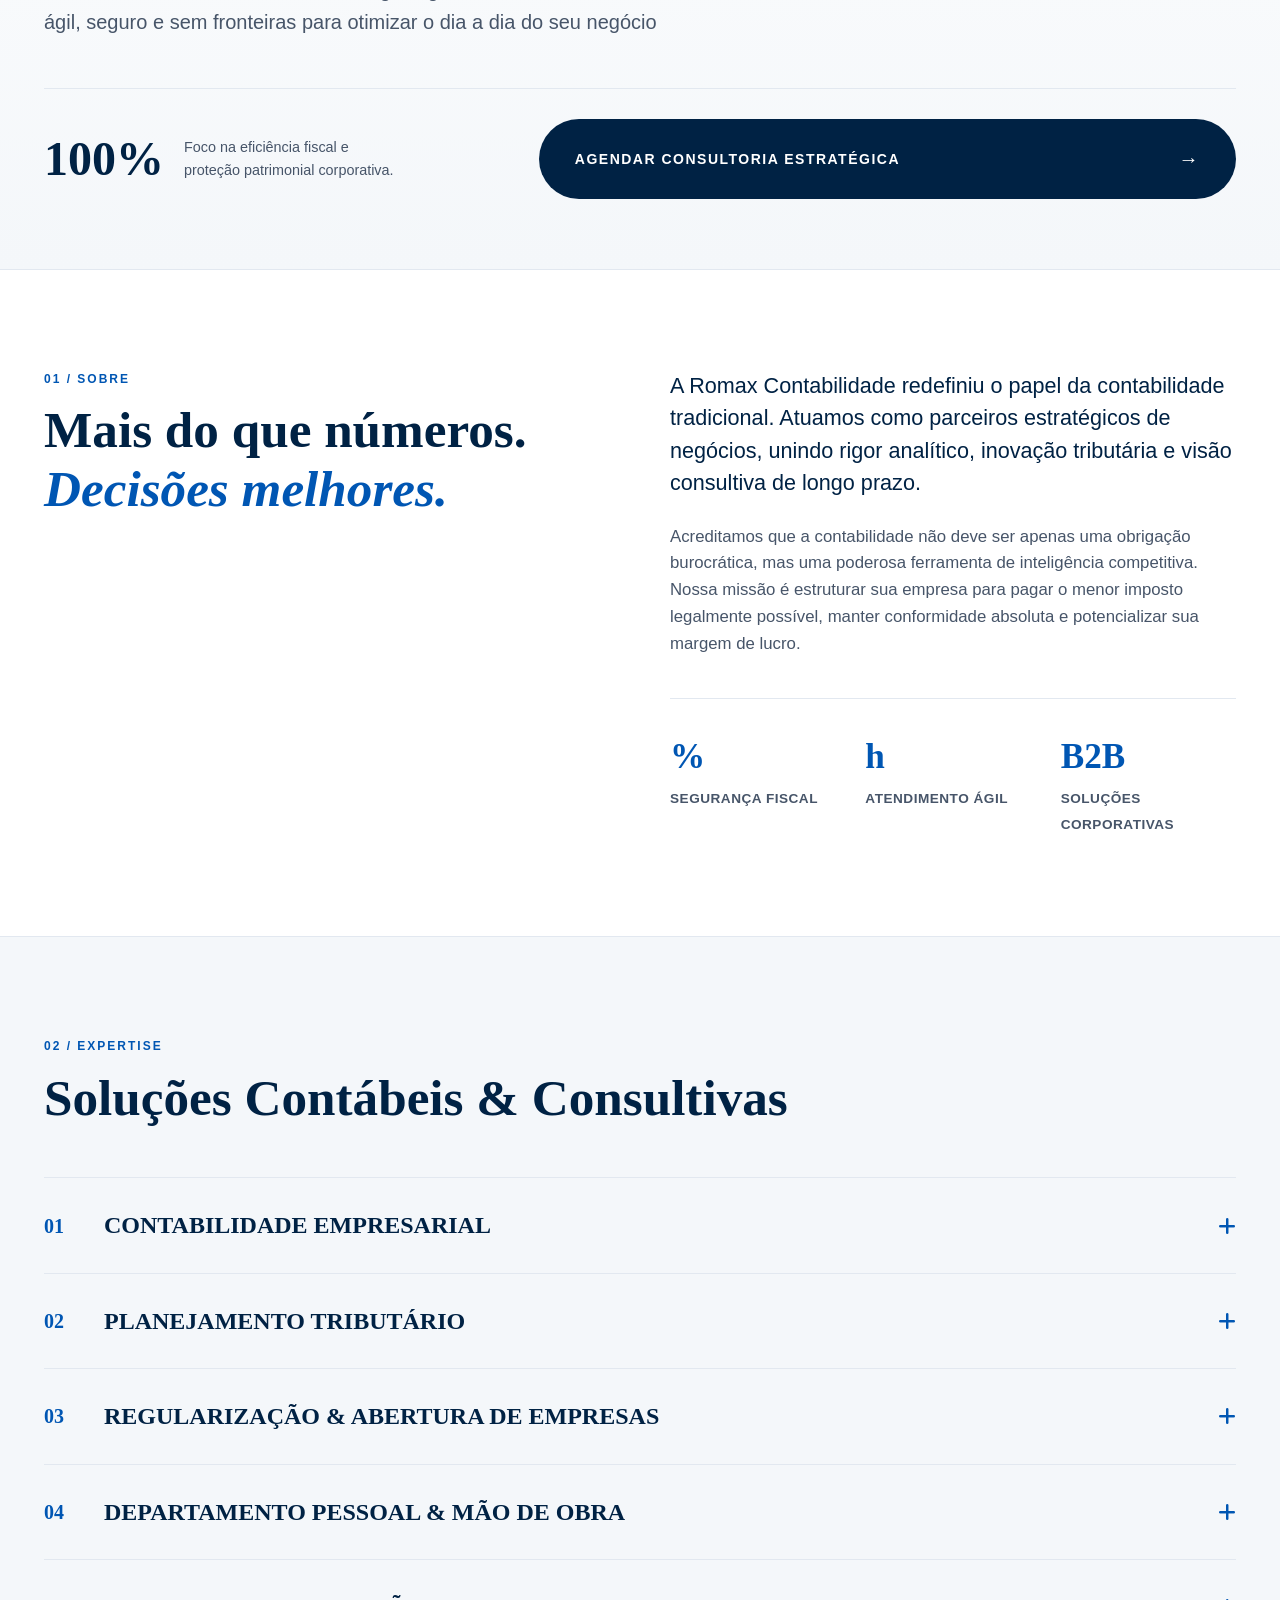
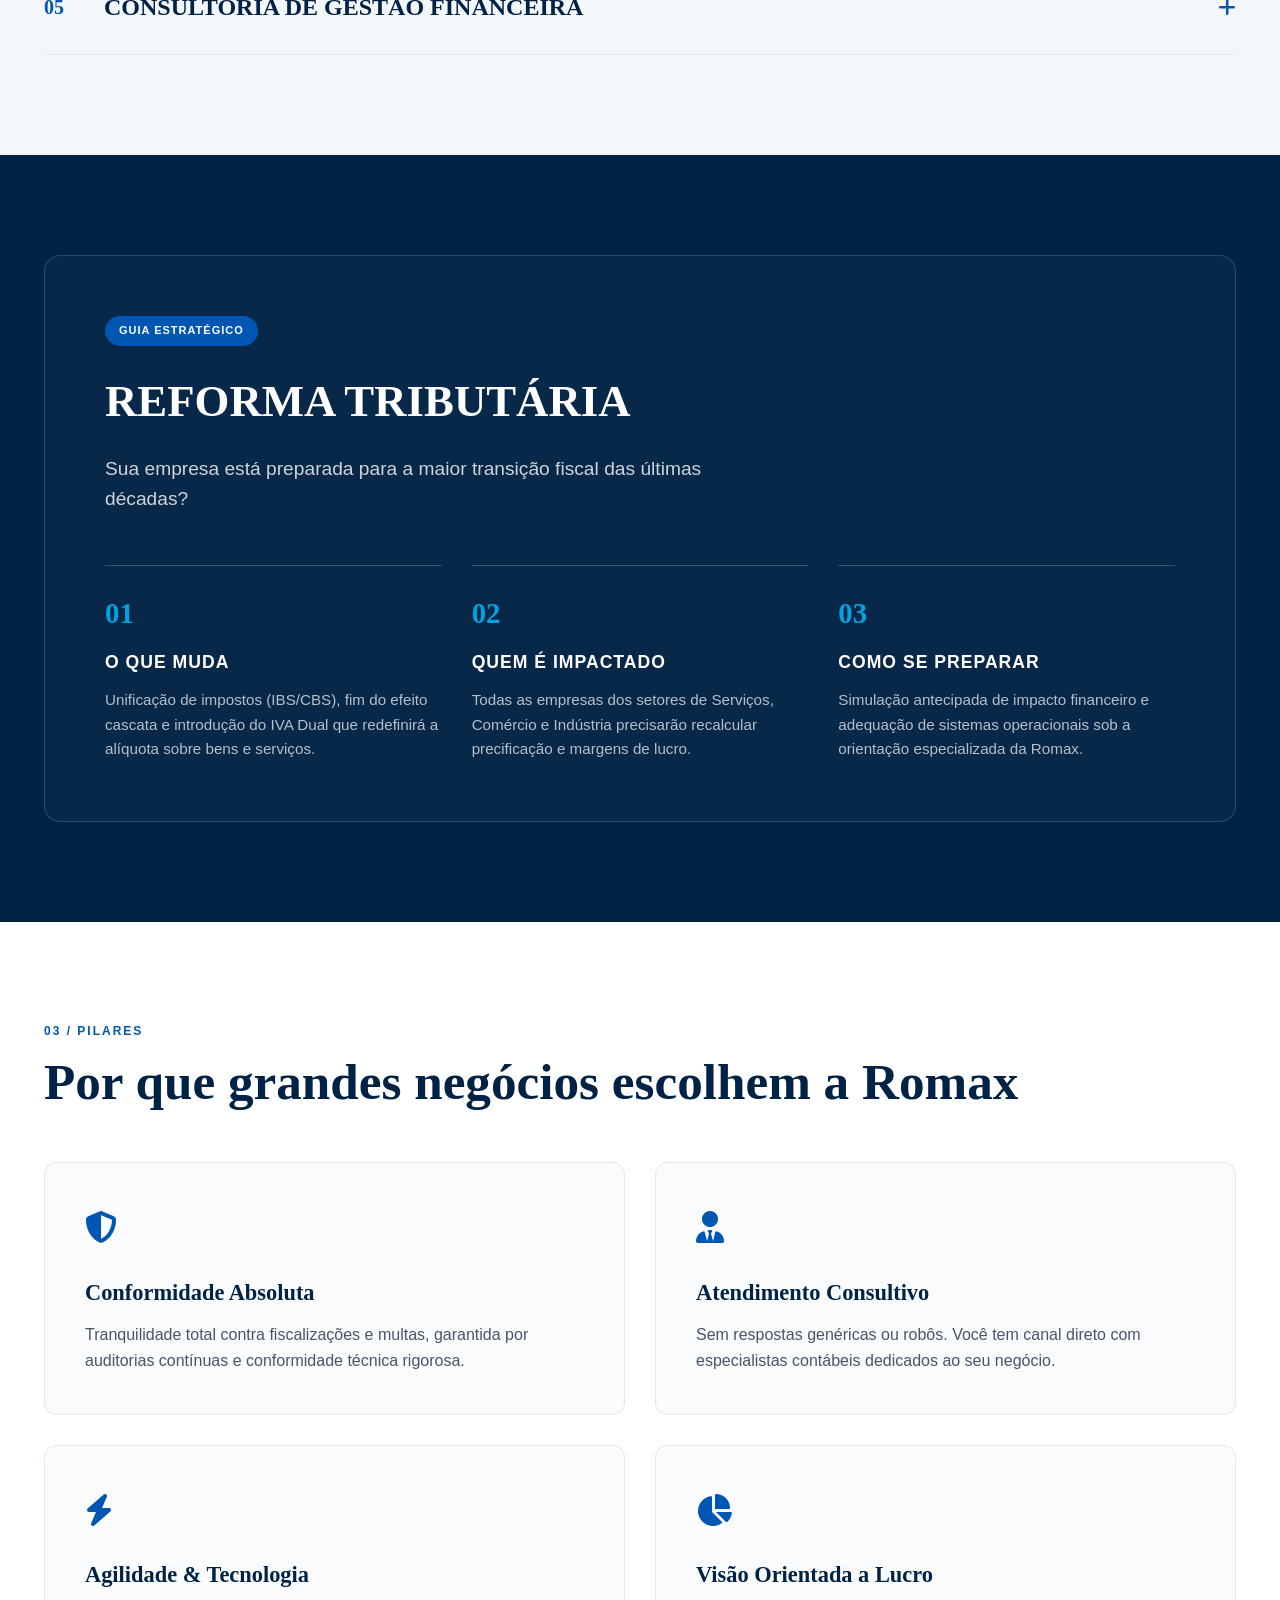
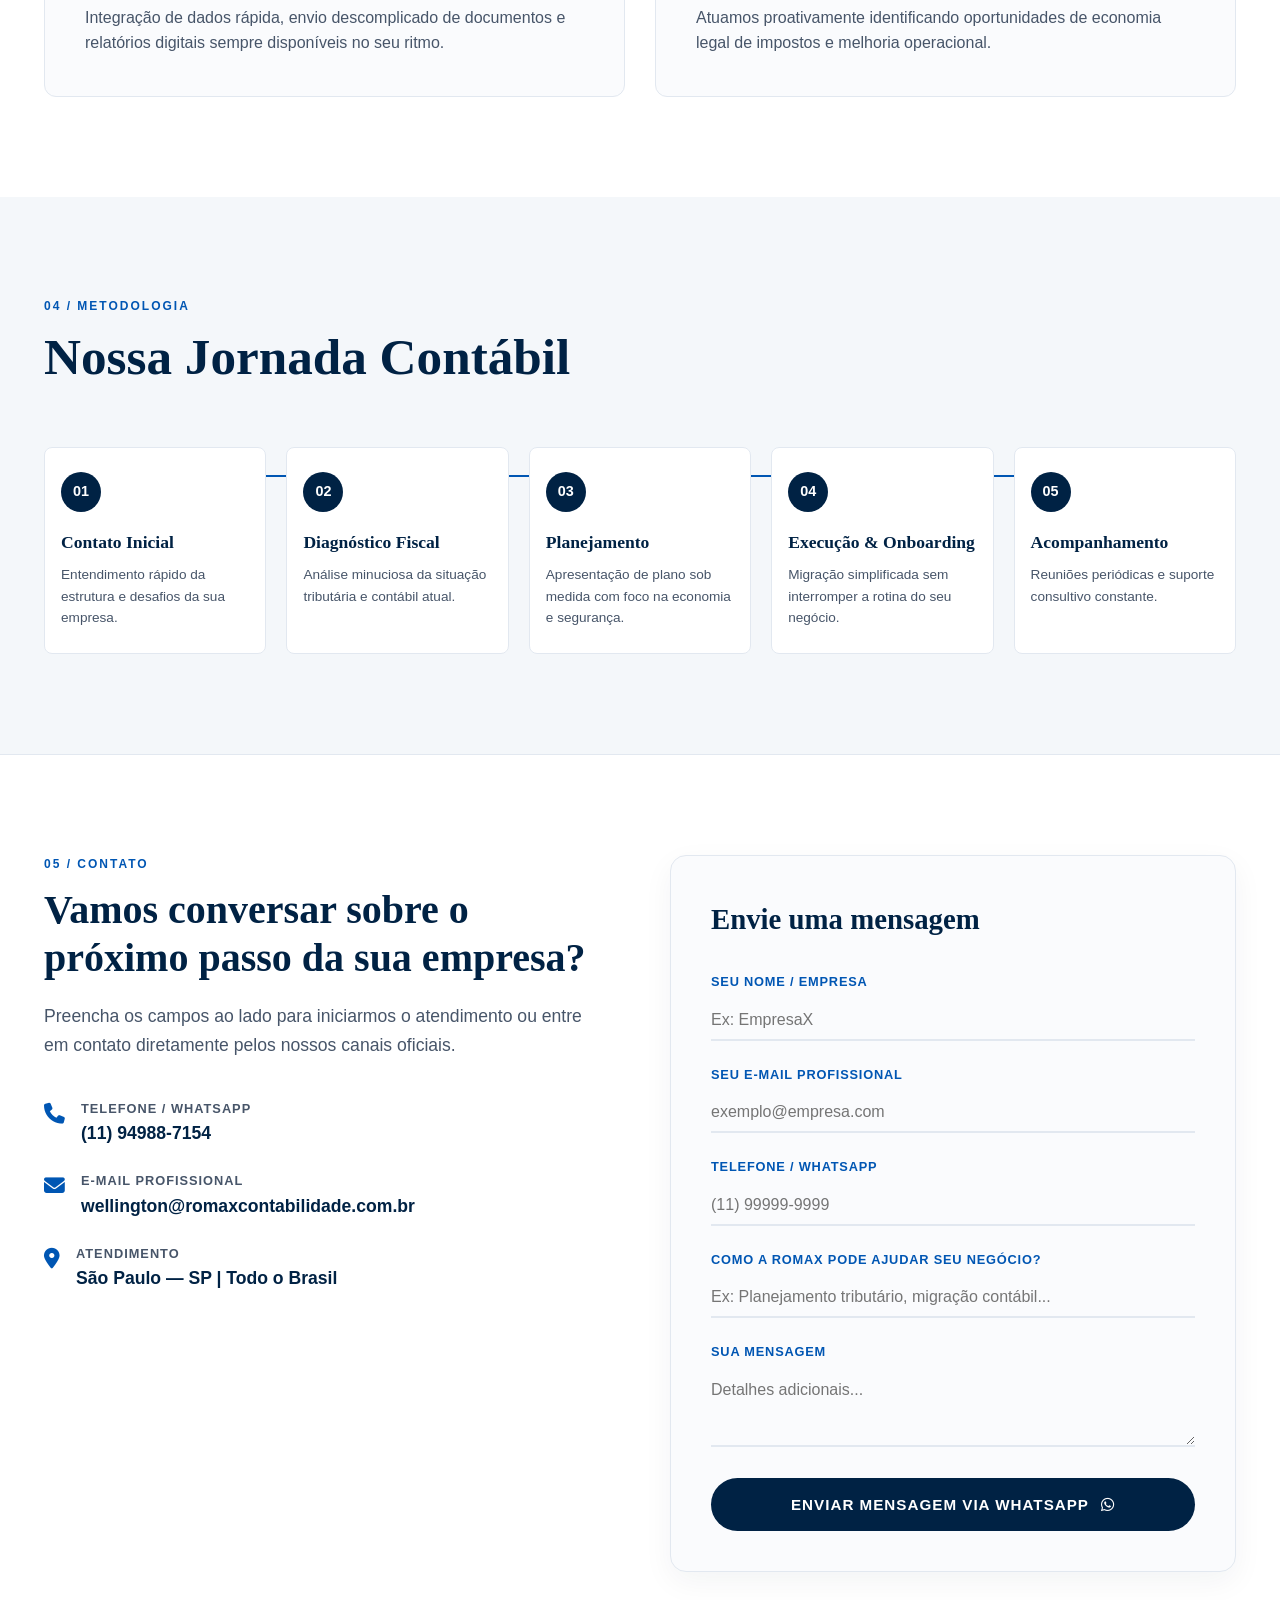
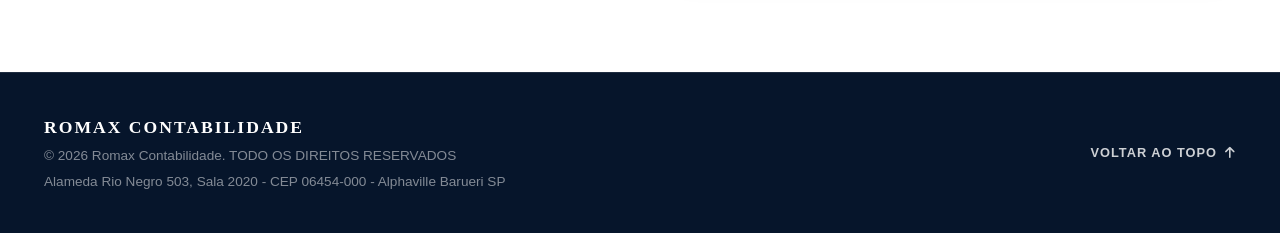
==== commit 48bf4fc4: "Update index.html" ====
--- a/index.html
+++ b/index.html
@@ -54,14 +54,10 @@
   <!-- Navigation Header -->
   <header class="site-header" id="header">
     <div class="header-container">
-      <a href="#" class="brand-logo">
-        <div class="logo-symbol">
-          <svg viewBox="0 0 100 100" class="logo-svg">
-            <circle cx="50" cy="50" r="45" fill="none" stroke="currentColor" stroke-width="6"/>
-            <path d="M25 65 L45 45 L60 55 L80 30" fill="none" stroke="currentColor" stroke-width="6" stroke-linecap="round"/>
-            <polygon points="80,30 70,32 78,40" fill="currentColor"/>
-          </svg>
-        </div>
+      <a href="#" class="logoimg">
+    <a href="#" class="logoimg">
+    <img src="img/logo6.png" alt="Romax Contabilidade">
+</a>
         <div class="logo-text">
           <span class="brand-name">ROMAX</span>
           <span class="brand-sub">CONTABILIDADE</span>
--- a/css/style.css
+++ b/css/style.css
@@ -0,0 +1,913 @@
+/* ==========================================================================
+   ROMAX CONTABILIDADE - REDESIGN EDITORIAL PREMIUM
+   Paleta de Cores Extraída da Logo Oficial:
+   - Azul Real Vibrante: #0056B3 / #004494
+   - Azul Marinho Profundo: #002244 / #0A192F
+   - Azul Cyan Glow: #00A3E0
+   - Fundo/Superfície: #F4F7FA / #FFFFFF / #101E36
+   ========================================================================== */
+
+:root {
+  /* Brand Primary Colors (From Logo) */
+  --color-blue-primary: #0056B3;
+  --color-blue-hover: #004494;
+  --color-blue-dark: #002244;
+  --color-blue-deep: #06152B;
+  --color-cyan-accent: #00A3E0;
+  
+  /* Neutrals & Editorial Surfaces */
+  --bg-page: #F4F7FA;
+  --bg-card: #FFFFFF;
+  --bg-dark-editorial: #001C38;
+  
+  /* Typography */
+  --text-dark: #0F172A;
+  --text-muted: #475569;
+  --text-light: #F8FAFC;
+  --border-light: #E2E8F0;
+  --border-dark: #1E293B;
+
+  /* Fonts */
+  --font-serif: 'Cinzel', Georgia, serif;
+  --font-sans: 'Plus Jakarta Sans', -apple-system, BlinkMacSystemFont, sans-serif;
+}
+
+* {
+  box-sizing: border-box;
+  margin: 0;
+  padding: 0;
+}
+
+html {
+  scroll-behavior: smooth;
+  font-size: 16px;
+}
+
+body {
+  background-color: var(--bg-page);
+  color: var(--text-dark);
+  font-family: var(--font-sans);
+  line-height: 1.6;
+  overflow-x: hidden;
+  -webkit-font-smoothing: antialiased;
+}
+
+.container {
+  max-width: 1240px;
+  margin: 0 auto;
+  padding: 0 24px;
+}
+
+/* Custom Cursor */
+.custom-cursor {
+  width: 10px;
+  height: 10px;
+  background-color: var(--color-blue-primary);
+  border-radius: 50%;
+  position: fixed;
+  pointer-events: none;
+  z-index: 9999;
+  transform: translate(-50%, -50%);
+  transition: transform 0.1s ease, width 0.2s ease, height 0.2s ease;
+}
+
+.custom-cursor-follower {
+  width: 32px;
+  height: 32px;
+  border: 1px solid rgba(0, 86, 179, 0.4);
+  border-radius: 50%;
+  position: fixed;
+  pointer-events: none;
+  z-index: 9998;
+  transform: translate(-50%, -50%);
+  transition: transform 0.18s ease-out;
+}
+
+/* Scroll Progress Bar */
+.scroll-progress-container {
+  position: fixed;
+  top: 0;
+  left: 0;
+  width: 100%;
+  height: 4px;
+  background: transparent;
+  z-index: 1001;
+}
+
+.scroll-progress-bar {
+  height: 100%;
+  background: linear-gradient(90deg, var(--color-blue-primary), var(--color-cyan-accent));
+  width: 0%;
+}
+
+/* Continuous Running Ticker / Marquee */
+.marquee-wrapper {
+  background-color: var(--color-blue-dark);
+  color: #FFFFFF;
+  padding: 10px 0;
+  overflow: hidden;
+  white-space: nowrap;
+  font-size: 12px;
+  letter-spacing: 2px;
+  font-weight: 600;
+}
+
+.marquee-content {
+  display: inline-block;
+  animation: marquee 30s linear infinite;
+}
+
+.marquee-content span {
+  display: inline-block;
+  margin-right: 20px;
+}
+
+.marquee-content .dot {
+  color: var(--color-cyan-accent);
+}
+
+@keyframes marquee {
+  0% { transform: translateX(0); }
+  100% { transform: translateX(-50%); }
+}
+
+/* Header & Nav */
+.site-header {
+  position: sticky;
+  top: 0;
+  background-color: rgba(255, 255, 255, 0.92);
+  backdrop-filter: blur(10px);
+  border-bottom: 1px solid var(--border-light);
+  z-index: 1000;
+  padding: 16px 0;
+  transition: all 0.3s ease;
+}
+
+.header-container {
+  max-width: 1300px;
+  margin: 0 auto;
+  padding: 0 24px;
+  display: flex;
+  align-items: center;
+  justify-content: space-between;
+}
+
+.brand-logo {
+  display: flex;
+  align-items: center;
+  gap: 12px;
+  text-decoration: none;
+  color: var(--color-blue-dark);
+}
+
+.logo-symbol {
+  width: 38px;
+  height: 38px;
+  color: var(--color-blue-primary);
+}
+
+.brand-name {
+  display: block;
+  font-family: var(--font-serif);
+  font-weight: 700;
+  font-size: 20px;
+  letter-spacing: 2px;
+  line-height: 1;
+  color: var(--color-blue-dark);
+}
+
+.brand-sub {
+  display: block;
+  font-size: 9px;
+  letter-spacing: 3px;
+  color: var(--color-blue-primary);
+  font-weight: 600;
+  margin-top: 2px;
+}
+
+.main-nav ul {
+  display: flex;
+  list-style: none;
+  gap: 32px;
+}
+
+.nav-link {
+  text-decoration: none;
+  color: var(--text-dark);
+  font-size: 14px;
+  font-weight: 500;
+  position: relative;
+  padding: 4px 0;
+  transition: color 0.3s ease;
+}
+
+.nav-link::after {
+  content: '';
+  position: absolute;
+  bottom: 0;
+  left: 0;
+  width: 0;
+  height: 2px;
+  background-color: var(--color-blue-primary);
+  transition: width 0.3s ease;
+}
+
+.nav-link:hover {
+  color: var(--color-blue-primary);
+}
+
+.nav-link:hover::after {
+  width: 100%;
+}
+
+.btn-primary {
+  display: inline-flex;
+  align-items: center;
+  gap: 10px;
+  background-color: var(--color-blue-dark);
+  color: #FFFFFF;
+  text-decoration: none;
+  padding: 12px 24px;
+  border-radius: 30px;
+  font-size: 13px;
+  font-weight: 600;
+  letter-spacing: 0.5px;
+  transition: all 0.3s ease;
+  border: none;
+  cursor: pointer;
+}
+
+.btn-primary:hover {
+  background-color: var(--color-blue-primary);
+  box-shadow: 0 6px 20px rgba(0, 86, 179, 0.3);
+}
+
+/* HERO SECTION EDITORIAL */
+.hero-section {
+  padding: 90px 0 70px 0;
+  background: linear-gradient(180deg, #FFFFFF 0%, var(--bg-page) 100%);
+  border-bottom: 1px solid var(--border-light);
+}
+
+.hero-container {
+  max-width: 1240px;
+  margin: 0 auto;
+  padding: 0 24px;
+}
+
+.hero-top-meta {
+  display: flex;
+  align-items: center;
+  justify-content: space-between;
+  border-bottom: 1px solid var(--border-light);
+  padding-bottom: 16px;
+  margin-bottom: 40px;
+  font-size: 13px;
+  font-weight: 600;
+  color: var(--color-blue-primary);
+  letter-spacing: 1px;
+  text-transform: uppercase;
+}
+
+.hero-editorial-title {
+  margin-bottom: 50px;
+}
+
+.hero-main-heading {
+  font-family: var(--font-serif);
+  font-size: clamp(3rem, 7.5vw, 6.5rem);
+  line-height: 0.95;
+  letter-spacing: -1px;
+  color: var(--color-blue-dark);
+  text-transform: uppercase;
+}
+
+.hero-main-heading .hero-line {
+  display: block;
+}
+
+.hero-main-heading .hero-accent {
+  color: var(--color-blue-primary);
+  font-style: italic;
+}
+
+.hero-subtitle {
+  max-width: 650px;
+  font-size: 1.25rem;
+  color: var(--text-muted);
+  margin-top: 28px;
+  font-weight: 400;
+  line-height: 1.6;
+}
+
+.hero-bottom-grid {
+  display: grid;
+  grid-template-columns: 1fr 1.5fr;
+  gap: 30px;
+  align-items: center;
+  padding-top: 30px;
+  border-top: 1px solid var(--border-light);
+}
+
+.hero-card-stat {
+  display: flex;
+  align-items: center;
+  gap: 20px;
+}
+
+.stat-num {
+  font-family: var(--font-serif);
+  font-size: 3rem;
+  font-weight: 700;
+  color: var(--color-blue-dark);
+  line-height: 1;
+}
+
+.stat-desc {
+  font-size: 0.9rem;
+  color: var(--text-muted);
+  max-width: 220px;
+}
+
+.btn-editorial {
+  display: inline-flex;
+  align-items: center;
+  justify-content: space-between;
+  width: 100%;
+  background-color: var(--color-blue-dark);
+  color: #FFFFFF;
+  padding: 24px 36px;
+  border-radius: 50px;
+  text-decoration: none;
+  font-weight: 700;
+  font-size: 14px;
+  letter-spacing: 1.5px;
+  transition: all 0.3s ease;
+}
+
+.btn-editorial:hover {
+  background-color: var(--color-blue-primary);
+  transform: translateY(-2px);
+  box-shadow: 0 10px 25px rgba(0, 86, 179, 0.25);
+}
+
+.btn-arrow {
+  font-size: 20px;
+}
+
+/* SECTIONS COMMON EDITORIAL */
+.section-editorial {
+  padding: 100px 0;
+}
+
+.section-num {
+  display: block;
+  font-size: 12px;
+  font-weight: 700;
+  letter-spacing: 2px;
+  color: var(--color-blue-primary);
+  margin-bottom: 12px;
+  text-transform: uppercase;
+}
+
+.section-title {
+  font-family: var(--font-serif);
+  font-size: clamp(2.2rem, 4vw, 3.2rem);
+  color: var(--color-blue-dark);
+  line-height: 1.15;
+  margin-bottom: 24px;
+}
+
+.section-title .highlight {
+  color: var(--color-blue-primary);
+  font-style: italic;
+}
+
+/* SOBRE */
+.sobre-section {
+  background-color: var(--bg-card);
+  border-bottom: 1px solid var(--border-light);
+}
+
+.editorial-grid {
+  display: grid;
+  grid-template-columns: 1fr 1fr;
+  gap: 60px;
+}
+
+.lead-text {
+  font-size: 1.35rem;
+  color: var(--color-blue-dark);
+  font-weight: 500;
+  line-height: 1.5;
+  margin-bottom: 24px;
+}
+
+.body-text {
+  color: var(--text-muted);
+  margin-bottom: 40px;
+  font-size: 1.05rem;
+}
+
+.stats-row {
+  display: grid;
+  grid-template-columns: repeat(3, 1fr);
+  gap: 20px;
+  padding-top: 30px;
+  border-top: 1px solid var(--border-light);
+}
+
+.stat-number {
+  display: block;
+  font-family: var(--font-serif);
+  font-size: 2.2rem;
+  font-weight: 700;
+  color: var(--color-blue-primary);
+}
+
+.stat-label {
+  font-size: 0.85rem;
+  color: var(--text-muted);
+  font-weight: 600;
+  text-transform: uppercase;
+  letter-spacing: 0.5px;
+}
+
+/* SERVIÇOS ACCORDION LIST */
+.servicos-section {
+  background-color: var(--bg-page);
+}
+
+.servicos-interactive-list {
+  margin-top: 50px;
+  border-top: 1px solid var(--border-light);
+}
+
+.servico-item {
+  border-bottom: 1px solid var(--border-light);
+  padding: 28px 0;
+  transition: background-color 0.3s ease;
+  cursor: pointer;
+}
+
+.servico-header {
+  display: flex;
+  align-items: center;
+  justify-content: space-between;
+}
+
+.servico-num {
+  font-family: var(--font-serif);
+  font-size: 1.25rem;
+  color: var(--color-blue-primary);
+  font-weight: 700;
+  width: 60px;
+}
+
+.servico-title {
+  font-family: var(--font-serif);
+  font-size: 1.5rem;
+  color: var(--color-blue-dark);
+  flex-grow: 1;
+  transition: color 0.3s ease;
+}
+
+.servico-item:hover .servico-title {
+  color: var(--color-blue-primary);
+}
+
+.servico-toggle {
+  font-size: 1.25rem;
+  color: var(--color-blue-primary);
+  transition: transform 0.3s ease;
+}
+
+.servico-item.active .servico-toggle {
+  transform: rotate(45deg);
+}
+
+.servico-content {
+  max-height: 0;
+  overflow: hidden;
+  transition: max-height 0.4s ease, padding 0.4s ease;
+  padding-left: 60px;
+}
+
+.servico-item.active .servico-content {
+  max-height: 300px;
+  padding-top: 20px;
+}
+
+.servico-content p {
+  color: var(--text-muted);
+  margin-bottom: 16px;
+  font-size: 1.05rem;
+}
+
+.servico-features {
+  list-style: none;
+  display: flex;
+  flex-wrap: wrap;
+  gap: 16px 24px;
+}
+
+.servico-features li {
+  font-size: 0.9rem;
+  font-weight: 600;
+  color: var(--color-blue-dark);
+  display: flex;
+  align-items: center;
+  gap: 8px;
+}
+
+.servico-features i {
+  color: var(--color-blue-primary);
+}
+
+/* REFORMA TRIBUTÁRIA */
+.reforma-section {
+  background-color: var(--color-blue-dark);
+  color: #FFFFFF;
+}
+
+.reforma-card {
+  border: 1px solid rgba(255, 255, 255, 0.15);
+  padding: 60px;
+  border-radius: 16px;
+  background: rgba(255, 255, 255, 0.03);
+}
+
+.reforma-badge {
+  display: inline-block;
+  background-color: var(--color-blue-primary);
+  color: #FFFFFF;
+  padding: 6px 14px;
+  border-radius: 20px;
+  font-size: 11px;
+  font-weight: 700;
+  letter-spacing: 1px;
+  margin-bottom: 20px;
+}
+
+.reforma-title {
+  font-family: var(--font-serif);
+  font-size: 2.8rem;
+  color: #FFFFFF;
+  margin-bottom: 16px;
+}
+
+.reforma-intro {
+  font-size: 1.2rem;
+  color: rgba(255, 255, 255, 0.8);
+  margin-bottom: 50px;
+  max-width: 600px;
+}
+
+.reforma-grid {
+  display: grid;
+  grid-template-columns: repeat(3, 1fr);
+  gap: 30px;
+}
+
+.reforma-item {
+  border-top: 1px solid rgba(255, 255, 255, 0.2);
+  padding-top: 24px;
+}
+
+.reforma-step {
+  font-family: var(--font-serif);
+  font-size: 1.8rem;
+  color: var(--color-cyan-accent);
+  display: block;
+  margin-bottom: 12px;
+  font-weight: 700;
+}
+
+.reforma-item h4 {
+  font-size: 1.1rem;
+  margin-bottom: 12px;
+  letter-spacing: 1px;
+}
+
+.reforma-item p {
+  font-size: 0.95rem;
+  color: rgba(255, 255, 255, 0.7);
+  line-height: 1.6;
+}
+
+/* DIFERENCIAIS */
+.diferenciais-section {
+  background-color: var(--bg-card);
+}
+
+.diferenciais-grid {
+  display: grid;
+  grid-template-columns: repeat(2, 1fr);
+  gap: 30px;
+  margin-top: 50px;
+}
+
+.diferencial-card {
+  padding: 40px;
+  border: 1px solid var(--border-light);
+  border-radius: 12px;
+  background-color: #FAFBFD;
+  transition: all 0.3s ease;
+}
+
+.diferencial-card:hover {
+  transform: translateY(-5px);
+  border-color: var(--color-blue-primary);
+  box-shadow: 0 12px 30px rgba(0, 34, 68, 0.08);
+}
+
+.card-icon {
+  font-size: 2rem;
+  color: var(--color-blue-primary);
+  margin-bottom: 20px;
+}
+
+.diferencial-card h3 {
+  font-family: var(--font-serif);
+  font-size: 1.4rem;
+  color: var(--color-blue-dark);
+  margin-bottom: 12px;
+}
+
+.diferencial-card p {
+  color: var(--text-muted);
+  font-size: 1rem;
+}
+
+/* PROCESSO TIMELINE */
+.processo-section {
+  background-color: var(--bg-page);
+}
+
+.timeline-wrapper {
+  position: relative;
+  margin-top: 60px;
+}
+
+.timeline-line {
+  position: absolute;
+  top: 28px;
+  left: 0;
+  width: 100%;
+  height: 2px;
+  background-color: var(--border-light);
+  z-index: 1;
+}
+
+.timeline-progress {
+  height: 100%;
+  background-color: var(--color-blue-primary);
+  width: 0%;
+  transition: width 0.3s ease;
+}
+
+.timeline-steps {
+  display: grid;
+  grid-template-columns: repeat(5, 1fr);
+  gap: 20px;
+  position: relative;
+  z-index: 2;
+}
+
+.step-card {
+  background-color: var(--bg-card);
+  padding: 24px 16px;
+  border-radius: 8px;
+  border: 1px solid var(--border-light);
+}
+
+.step-num {
+  width: 40px;
+  height: 40px;
+  background-color: var(--color-blue-dark);
+  color: #FFFFFF;
+  border-radius: 50%;
+  display: flex;
+  align-items: center;
+  justify-content: center;
+  font-weight: 700;
+  font-size: 0.9rem;
+  margin-bottom: 16px;
+}
+
+.step-card h4 {
+  font-family: var(--font-serif);
+  color: var(--color-blue-dark);
+  font-size: 1.1rem;
+  margin-bottom: 8px;
+}
+
+.step-card p {
+  font-size: 0.85rem;
+  color: var(--text-muted);
+}
+
+/* CONTATO */
+.contato-section {
+  background-color: var(--bg-card);
+  border-top: 1px solid var(--border-light);
+}
+
+.contato-grid {
+  display: grid;
+  grid-template-columns: 1fr 1fr;
+  gap: 60px;
+}
+
+.contato-heading {
+  font-family: var(--font-serif);
+  font-size: 2.5rem;
+  color: var(--color-blue-dark);
+  line-height: 1.2;
+  margin-bottom: 20px;
+}
+
+.contato-subtext {
+  color: var(--text-muted);
+  font-size: 1.1rem;
+  margin-bottom: 40px;
+}
+
+.direct-channels {
+  display: flex;
+  flex-direction: column;
+  gap: 24px;
+}
+
+.channel-item {
+  display: flex;
+  align-items: flex-start;
+  gap: 16px;
+}
+
+.channel-item i {
+  font-size: 1.3rem;
+  color: var(--color-blue-primary);
+  margin-top: 4px;
+}
+
+.channel-label {
+  display: block;
+  font-size: 0.8rem;
+  text-transform: uppercase;
+  letter-spacing: 1px;
+  color: var(--text-muted);
+  font-weight: 600;
+}
+
+.channel-value {
+  font-size: 1.1rem;
+  font-weight: 700;
+  color: var(--color-blue-dark);
+  text-decoration: none;
+  transition: color 0.3s ease;
+}
+
+.channel-value:hover {
+  color: var(--color-blue-primary);
+}
+
+/* FORMULÁRIO DE CONTATO */
+.contato-form-card {
+  background-color: #FAFBFD;
+  border: 1px solid var(--border-light);
+  padding: 40px;
+  border-radius: 16px;
+  box-shadow: 0 10px 30px rgba(0, 34, 68, 0.05);
+}
+
+.form-title {
+  font-family: var(--font-serif);
+  font-size: 1.8rem;
+  color: var(--color-blue-dark);
+  margin-bottom: 30px;
+}
+
+.form-group {
+  margin-bottom: 24px;
+}
+
+.form-group label {
+  display: block;
+  font-size: 0.8rem;
+  font-weight: 700;
+  text-transform: uppercase;
+  letter-spacing: 0.8px;
+  color: var(--color-blue-primary);
+  margin-bottom: 8px;
+}
+
+.form-group input,
+.form-group textarea {
+  width: 100%;
+  border: none;
+  border-bottom: 2px solid var(--border-light);
+  background: transparent;
+  padding: 10px 0;
+  font-size: 1rem;
+  color: var(--text-dark);
+  outline: none;
+  transition: border-color 0.3s ease;
+  font-family: var(--font-sans);
+}
+
+.form-group input:focus,
+.form-group textarea:focus {
+  border-bottom-color: var(--color-blue-primary);
+}
+
+.btn-submit {
+  width: 100%;
+  background-color: var(--color-blue-dark);
+  color: #FFFFFF;
+  border: none;
+  border-radius: 30px;
+  padding: 18px 24px;
+  font-size: 0.95rem;
+  font-weight: 700;
+  letter-spacing: 1px;
+  cursor: pointer;
+  display: flex;
+  align-items: center;
+  justify-content: center;
+  gap: 12px;
+  transition: all 0.3s ease;
+  margin-top: 10px;
+}
+
+.btn-submit:hover {
+  background-color: #25D366; /* WhatsApp Green Accent on Hover */
+  box-shadow: 0 8px 25px rgba(37, 211, 102, 0.3);
+}
+
+/* FOOTER */
+.site-footer {
+  background-color: var(--color-blue-deep);
+  color: #FFFFFF;
+  padding: 40px 0;
+  border-top: 1px solid rgba(255, 255, 255, 0.1);
+}
+
+.footer-bottom {
+  display: flex;
+  align-items: center;
+  justify-content: space-between;
+}
+
+.footer-logo-text {
+  font-family: var(--font-serif);
+  font-size: 1.1rem;
+  letter-spacing: 2px;
+  font-weight: 700;
+}
+
+.footer-brand p {
+  font-size: 0.85rem;
+  color: rgba(255, 255, 255, 0.5);
+  margin-top: 4px;
+}
+
+.btn-top {
+  display: inline-flex;
+  align-items: center;
+  gap: 8px;
+  color: rgba(255, 255, 255, 0.8);
+  text-decoration: none;
+  font-size: 0.8rem;
+  font-weight: 700;
+  letter-spacing: 1px;
+  transition: color 0.3s ease;
+}
+
+.btn-top:hover {
+  color: var(--color-cyan-accent);
+}
+
+/* Floating WhatsApp Quick Button */
+.floating-whatsapp {
+  position: fixed;
+  bottom: 24px;
+  right: 24px;
+  width: 56px;
+  height: 56px;
+  background-color: #25D366;
+  color: #FFFFFF;
+  border-radius: 50%;
+  display: flex;
+  align-items: center;
+  justify-content: center;
+  font-size: 28px;
+  box-shadow: 0 6px 20px rgba(37, 211, 102, 0.4);
+  z-index: 999;
+  text-decoration: none;
+  transition: transform 0.3s ease;
+}
+
+.floating-whatsapp:hover {
+  transform: scale(1.1);
+}
--- a/css/animations.css
+++ b/css/animations.css
@@ -0,0 +1,29 @@
+/* Fade Reveal Animations */
+.hero-reveal {
+  opacity: 0;
+  transform: translateY(30px);
+  animation: heroFadeUp 0.8s forwards ease-out;
+}
+
+.hero-reveal:nth-child(1) { animation-delay: 0.2s; }
+.hero-reveal:nth-child(2) { animation-delay: 0.4s; }
+.hero-subtitle { animation-delay: 0.6s; }
+
+@keyframes heroFadeUp {
+  to {
+    opacity: 1;
+    transform: translateY(0);
+  }
+}
+
+/* Scroll Reveal Generic Class */
+.reveal-on-scroll {
+  opacity: 0;
+  transform: translateY(40px);
+  transition: opacity 0.8s ease, transform 0.8s ease;
+}
+
+.reveal-on-scroll.visible {
+  opacity: 1;
+  transform: translateY(0);
+}
--- a/css/responsive.css
+++ b/css/responsive.css
@@ -0,0 +1,49 @@
+@media (max-width: 1024px) {
+  .hero-main-heading {
+    font-size: 4rem;
+  }
+
+  .editorial-grid,
+  .contato-grid {
+    grid-template-columns: 1fr;
+    gap: 40px;
+  }
+
+  .reforma-grid {
+    grid-template-columns: 1fr;
+    gap: 30px;
+  }
+
+  .timeline-steps {
+    grid-template-columns: 1fr;
+    gap: 16px;
+  }
+
+  .timeline-line {
+    display: none;
+  }
+}
+
+@media (max-width: 768px) {
+  .main-nav {
+    display: none; /* Can be toggled with mobile menu if needed */
+  }
+
+  .hero-bottom-grid {
+    grid-template-columns: 1fr;
+  }
+
+  .diferenciais-grid {
+    grid-template-columns: 1fr;
+  }
+
+  .stats-row {
+    grid-template-columns: 1fr;
+    gap: 24px;
+  }
+
+  .custom-cursor,
+  .custom-cursor-follower {
+    display: none !important;
+  }
+}
